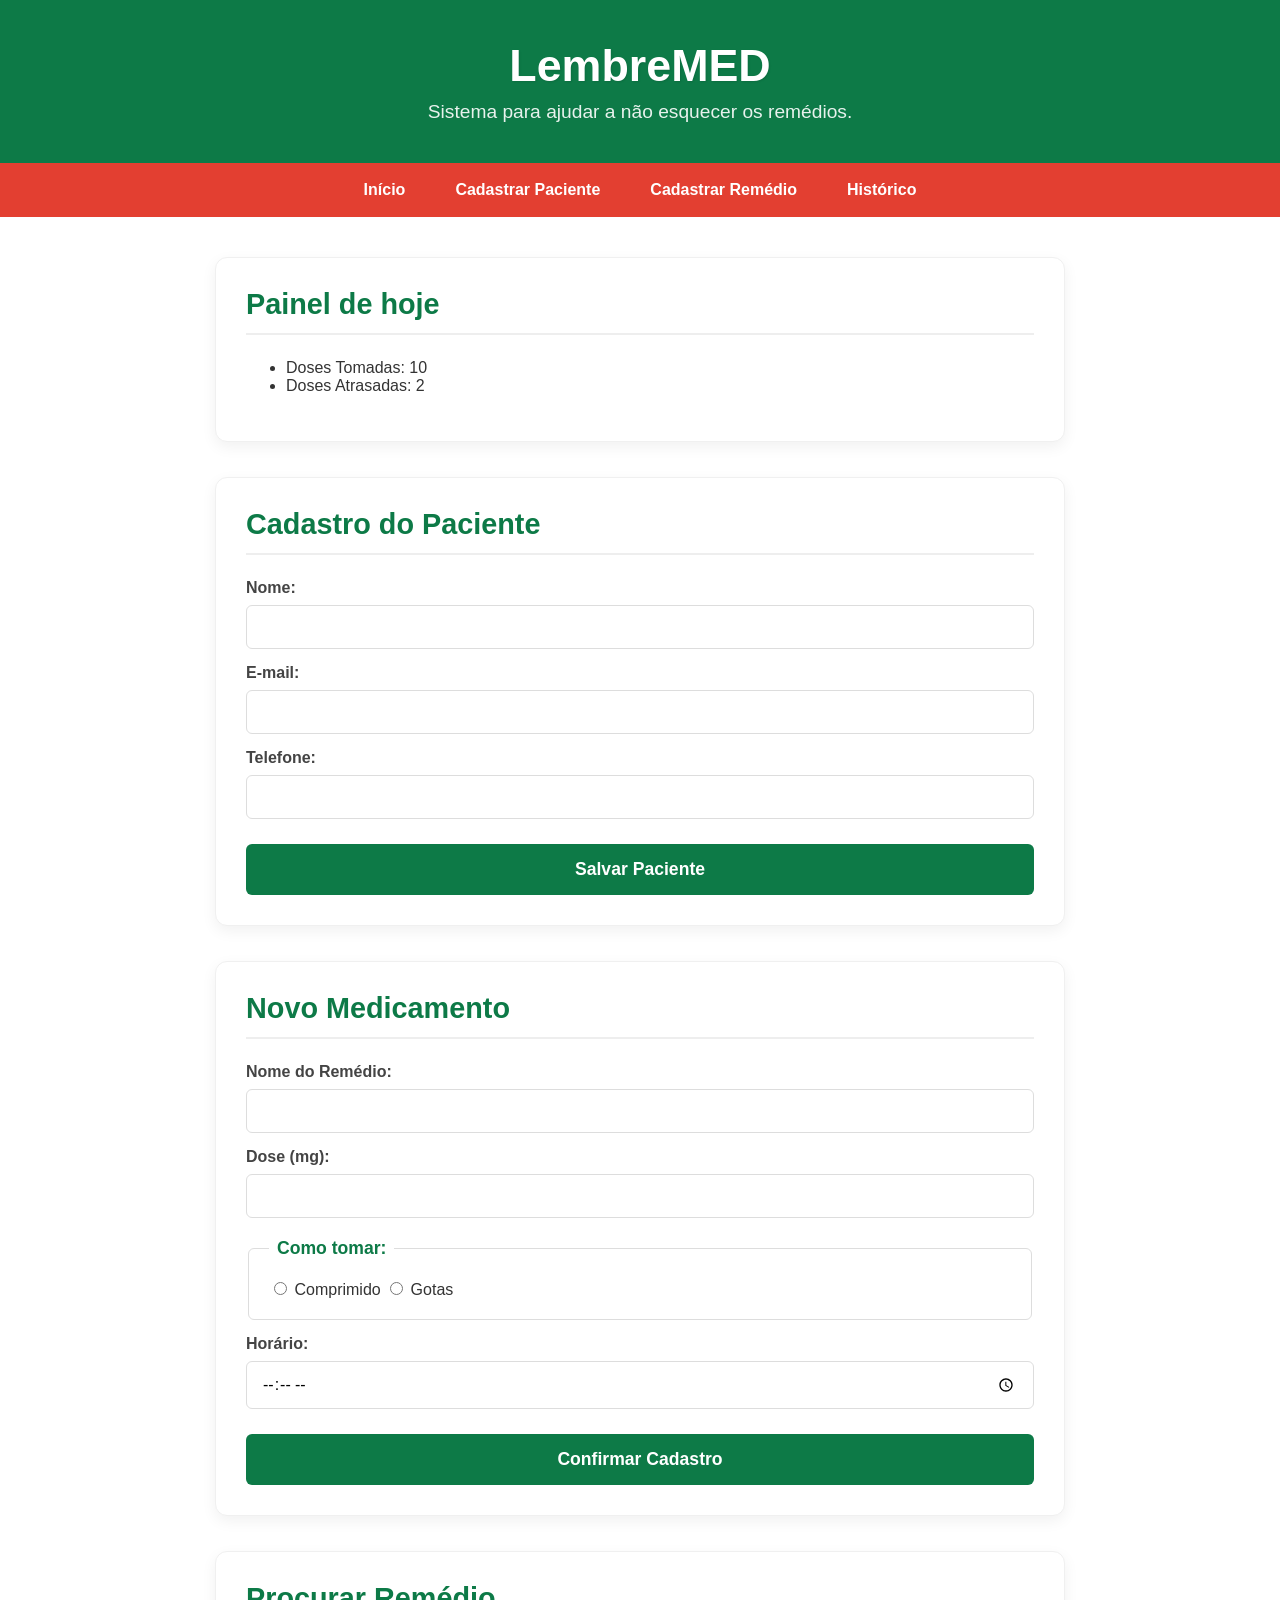
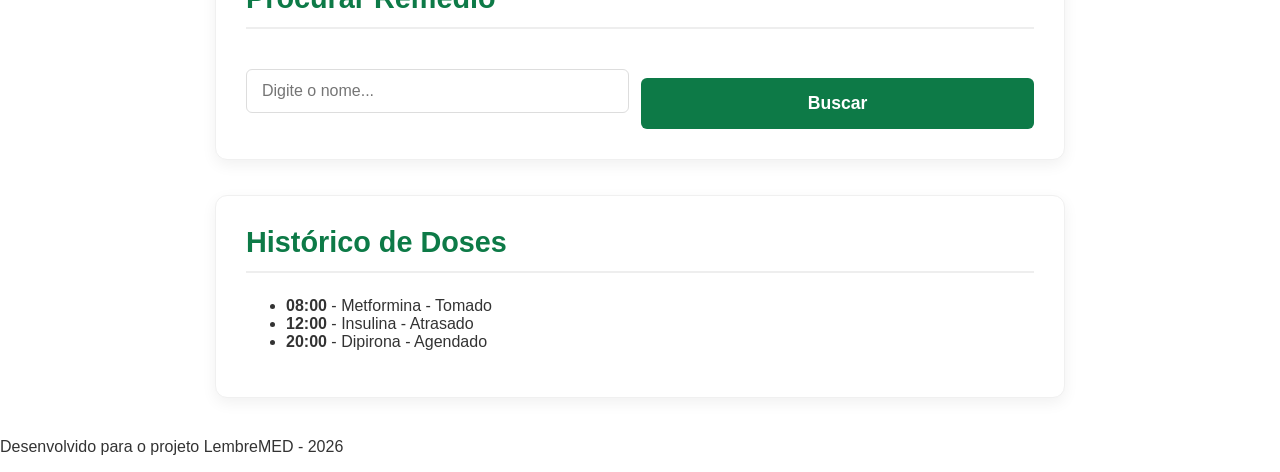
==== index.html @ 5c2754ae "Introdução ao JavaScript" ====
<!DOCTYPE html>
<html lang="pt-BR">
<head>
    <meta charset="UTF-8">
    <link rel="stylesheet" href="style.css">
    <title>Projeto LembreMED</title>
</head>

<body>

<header>
    <h1>LembreMED</h1>
    <p>Sistema para ajudar a não esquecer os remédios.</p>
</header>

<nav>
    <ul>
        <li><a href="#painel">Início</a></li>
        <li><a href="#cadastro-paciente">Cadastrar Paciente</a></li>
        <li><a href="#cadastro-remedio">Cadastrar Remédio</a></li>
        <li><a href="#historico">Histórico</a></li>
    </ul>
</nav>

<main>

    <section id="painel">
        <h2>Painel de hoje</h2>
        <ul>
            <li>Doses Tomadas: 10</li>
            <li>Doses Atrasadas: 2</li>
        </ul>
    </section>

    <section id="cadastro-paciente">
        <h2>Cadastro do Paciente</h2>
        <form>
            <label>Nome:</label>
            <input type="text" name="nome">
            <br><br>

            <label>E-mail:</label>
            <input type="email" name="email">
            <br><br>

            <label>Telefone:</label>
            <input type="tel" name="telefone">
            <br><br>

            <button type="submit">Salvar Paciente</button>
        </form>
    </section>

    <section id="cadastro-remedio">
        <h2>Novo Medicamento</h2>
        
        <div id="mensagem-sucesso" style="display: none; background-color: #d4edda; color: #155724; padding: 10px; border-radius: 5px; margin-bottom: 15px; font-weight: bold; text-align: center;">
            Remédio cadastrado com sucesso!
        </div>

        <form id="form-remedio">
            <label>Nome do Remédio:</label>
            <input type="text" name="remedio">
            <br><br>

            <label>Dose (mg):</label>
            <input type="number" name="dose">
            <br><br>

            <fieldset>
                <legend>Como tomar:</legend>
                <input type="radio" name="tipo" value="comprimido"> Comprimido
                <input type="radio" name="tipo" value="gotas"> Gotas
            </fieldset>
            <br>

            <label>Horário:</label>
            <input type="time" name="hora">
            <br><br>

            <button type="submit">Confirmar Cadastro</button>
        </form>
    </section>

    <section id="busca">
        <h2>Procurar Remédio</h2>
        <form>
            <input type="text" name="buscar" placeholder="Digite o nome...">
            <button type="submit">Buscar</button>
        </form>
    </section>

    <section id="historico">
        <h2>Histórico de Doses</h2>
        <ul>
            <li><strong>08:00</strong> - Metformina - Tomado</li>
            <li><strong>12:00</strong> - Insulina - Atrasado</li>
            <li><strong>20:00</strong> - Dipirona - Agendado</li>
        </ul>
    </section>

</main>

<footer>
    <p>Desenvolvido para o projeto LembreMED - 2026</p>
</footer>

    <script src="script.js"></script>
</body>
</html>
---- style.css ----
/* Variáveis de Cores LembreMED */
:root {
    --cor-verde: #0D7A47;     /* Verde LembreMed */
    --cor-vermelho: #E33F31;  /* Vermelho LembreMed */
    
    --primaria: var(--cor-verde);
    --secundaria: var(--cor-vermelho);
    --fundo: #FFFFFF;
    --texto: #333333;
    --branco: #FFFFFF;
    
    /* Cores de Hover (mais escuras para feedback visual) */
    --primaria-escura: #0A5F36;
    --secundaria-escura: #C63124;
}

/* Configurações Globais */
body {
    font-family: 'Segoe UI', Tahoma, Geneva, Verdana, sans-serif;
    background-color: var(--fundo);
    color: var(--texto);
    margin: 0;
    padding: 0;
}

/* Cabeçalho */
header {
    background-color: var(--primaria); /* Verde LembreMed */
    color: var(--branco);
    text-align: center;
    padding: 2.5rem 1rem;
    box-shadow: 0 4px 6px rgba(0,0,0,0.1);
}

header h1 {
    margin: 0 0 10px 0;
    font-size: 2.8rem;
    text-shadow: 1px 1px 2px rgba(0,0,0,0.1);
}

header p {
    margin: 0;
    font-size: 1.2rem;
    opacity: 0.9;
}

/* Menu de Navegação */
nav {
    background-color: var(--secundaria); /* Vermelho LembreMed */
    position: sticky;
    top: 0;
    z-index: 100;
}

nav ul {
    list-style: none;
    margin: 0;
    padding: 0;
    display: flex;
    justify-content: center;
    flex-wrap: wrap; /* Permite quebrar linha no celular */
}

nav a {
    display: block;
    padding: 18px 25px;
    color: var(--branco);
    text-decoration: none;
    font-weight: 600;
    transition: background 0.3s ease;
}

nav a:hover {
    background-color: var(--secundaria-escura); /* Vermelho Escuro LembreMed */
}

/* Corpo Principal */
main {
    max-width: 850px;
    margin: 40px auto;
    padding: 0 25px;
}

/* Estilo dos Cartões (Sections) */
section {
    background: var(--branco);
    border-radius: 12px;
    padding: 30px;
    margin-bottom: 35px;
    box-shadow: 0 5px 15px rgba(0,0,0,0.06);
    border: 1px solid #f0f0f0;
}

h2 {
    color: var(--primaria); /* Verde LembreMed */
    border-bottom: 2px solid #eee;
    padding-bottom: 12px;
    margin-top: 0;
    font-size: 1.8rem;
}

/* Formulários */
label {
    font-weight: 600;
    color: #444;
    display: block;
    margin-top: 15px;
}

input[type="text"], 
input[type="email"], 
input[type="tel"], 
input[type="number"], 
input[type="time"] {
    width: 100%;
    padding: 12px 15px;
    margin-top: 8px;
    border: 1px solid #ddd;
    border-radius: 6px;
    box-sizing: border-box; /* Impede que o campo vaze da tela */
    font-family: inherit;
    font-size: 1rem;
}

fieldset {
    border: 1px solid #ddd;
    border-radius: 6px;
    padding: 20px;
    margin-top: 20px;
}

legend {
    font-weight: bold;
    color: var(--primaria); /* Verde LembreMed */
    padding: 0 8px;
    font-size: 1.1rem;
}

/* Escondendo os <br> excessivos pois o CSS já faz o espaçamento */
form br {
    display: none; 
}

/* Botões */
button {
    background-color: var(--primaria); /* Verde LembreMed */
    color: var(--branco);
    border: none;
    padding: 15px 25px;
    font-size: 1.1rem;
    border-radius: 6px;
    cursor: pointer;
    font-weight: bold;
    width: 100%;
    margin-top: 25px;
    transition: background 0.3s ease, transform 0.1s ease;
}

button:hover {
    background-color: var(--primaria-escura); /* Verde Escuro LembreMed */
}

button:active {
    transform: translateY(1px); /* Feedback tátil de clique */
}

/* Ajuste do form de busca para ficar na mesma linha */
#busca form {
    display: flex;
    gap: 12px;
    align-items: center;
}

#busca input {
    margin-top: 0;
input[type="email"], 
input[type="tel"], 
input[type="number"], 
input[type="time"] {
    width: 100%;
    flex-grow: 1;
}

#busca button {
    width: auto;
    margin-top: 0;
    padding: 12px 20px;
}

/* Listas (Painel e Histórico) */
ul {
    line-height: 1.7;
    padding-left: 1.5rem;
}

#historico ul {
    list-style-type: none;
    padding-left: 0;
}

#historico li {
    padding: 15px 10px;
    border-bottom: 1px solid #eee;
    display: flex;
    justify-content: space-between;
    align-items: center;
}

#historico li:last-child {
    border-bottom: none;
}

#historico strong {
    color: var(--primaria);
}

/* Rodapé */
footer {
    text-align: center;
    padding: 30px;
    color: #888;
    font-size: 0.95rem;
    margin-top: 50px;
    border-top: 1px solid #eee;
}


}
/* =========================================
   MEDIA QUERIES (DESIGN RESPONSIVO)
   ========================================= */

/* 1. TABLET (Telas menores que 1024px) */
@media screen and (max-width: 1024px) {
    main {
        max-width: 90%; /* Deixa o conteúdo ocupar mais espaço na tela */
    }
}

/* 2. MOBILE GRANDE / TABLET PEQUENO (Telas menores que 768px) */
@media screen and (max-width: 768px) {
    header h1 {
        font-size: 2.2rem; /* Diminui o título principal */
    }

    nav a {
        padding: 12px 15px; /* Diminui o botão do menu para caber melhor */
        font-size: 0.95rem;
    }

    section {
        padding: 20px 15px; /* Reduz o espaço interno dos cartões */
    }
}

/* 3. MOBILE PEQUENO (Celulares menores que 480px) */
@media screen and (max-width: 480px) {
    header h1 {
        font-size: 1.8rem; /* Título ainda menor para não quebrar a linha feio */
    }

    /* Transforma o menu em uma coluna empilhada */
    nav ul {
        flex-direction: column; 
    }
    
    nav a {
        text-align: center;
        border-bottom: 1px solid rgba(255,255,255,0.1); /* Linha divisória suave */
    }

    /* O form de busca que ficava lado a lado agora fica empilhado */
    #busca form {
        flex-direction: column;
        align-items: stretch; /* Faz os itens esticarem 100% da largura */
    }

    #busca button {
        width: 100%; /* Botão de busca ocupa a largura toda no celular */
        margin-top: 10px;
    }
}
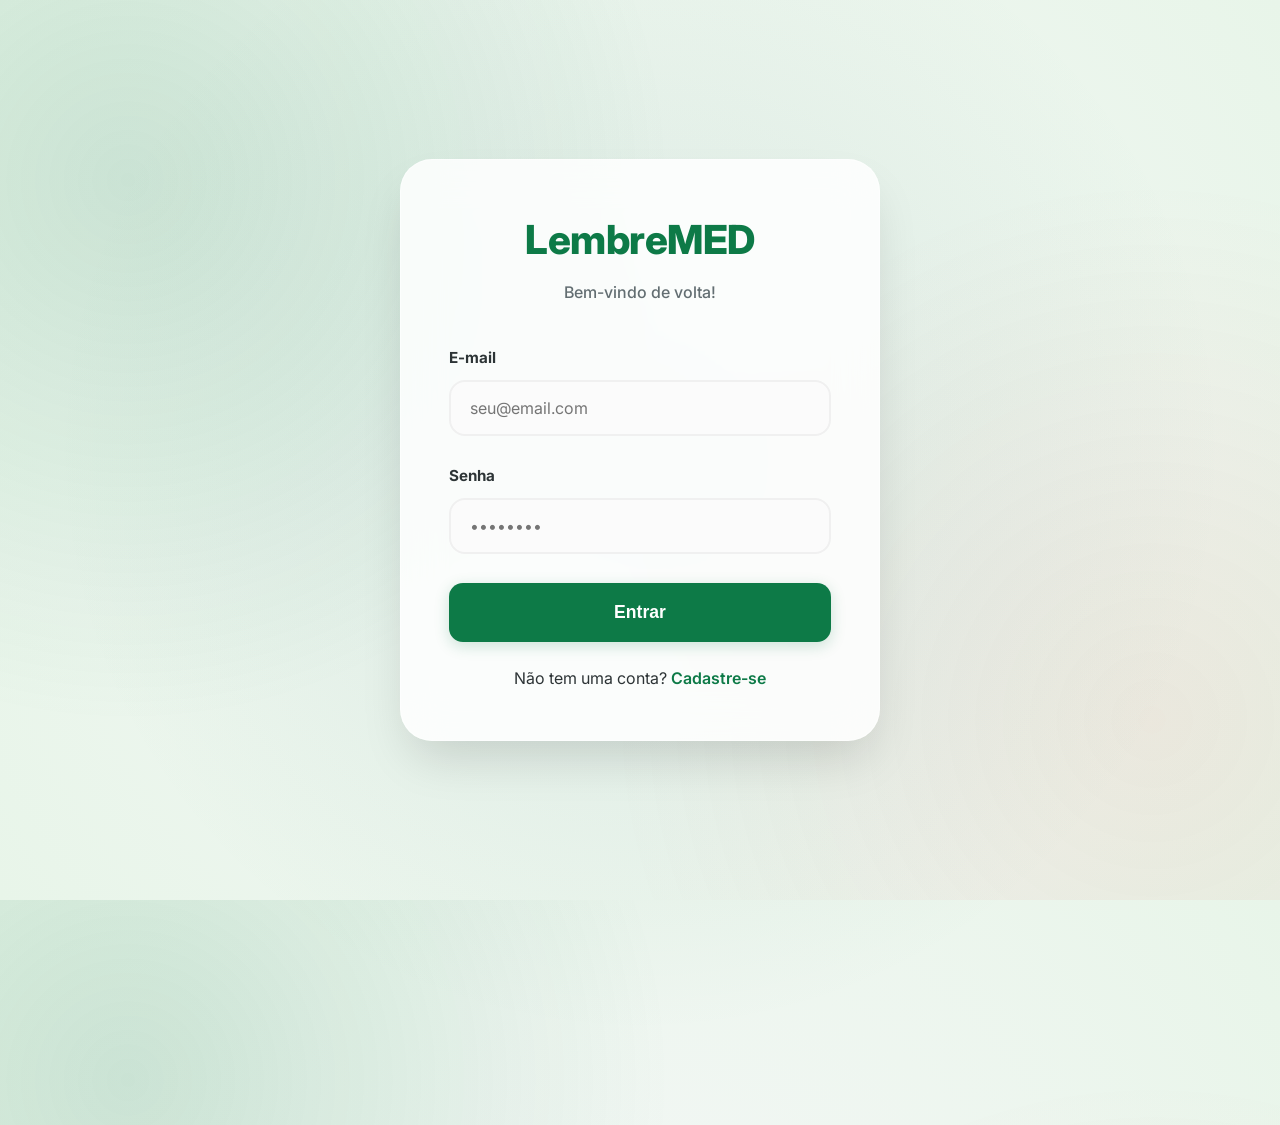
==== commit afaf0f02: "Melhoria de interface" ====
--- a/index.html
+++ b/index.html
@@ -2,108 +2,234 @@
 <html lang="pt-BR">
 <head>
     <meta charset="UTF-8">
+    <meta name="viewport" content="width=device-width, initial-scale=1.0">
+    <title>Dashboard - LembreMED</title>
     <link rel="stylesheet" href="style.css">
-    <title>Projeto LembreMED</title>
+    <link href="https://fonts.googleapis.com/css2?family=Inter:wght@400;600;700;800&display=swap" rel="stylesheet">
 </head>
-
 <body>
-
-<header>
-    <h1>LembreMED</h1>
-    <p>Sistema para ajudar a não esquecer os remédios.</p>
-</header>
-
-<nav>
-    <ul>
-        <li><a href="#painel">Início</a></li>
-        <li><a href="#cadastro-paciente">Cadastrar Paciente</a></li>
-        <li><a href="#cadastro-remedio">Cadastrar Remédio</a></li>
-        <li><a href="#historico">Histórico</a></li>
-    </ul>
-</nav>
-
-<main>
-
-    <section id="painel">
-        <h2>Painel de hoje</h2>
-        <ul>
-            <li>Doses Tomadas: 10</li>
-            <li>Doses Atrasadas: 2</li>
-        </ul>
-    </section>
-
-    <section id="cadastro-paciente">
-        <h2>Cadastro do Paciente</h2>
-        <form>
-            <label>Nome:</label>
-            <input type="text" name="nome">
-            <br><br>
-
-            <label>E-mail:</label>
-            <input type="email" name="email">
-            <br><br>
-
-            <label>Telefone:</label>
-            <input type="tel" name="telefone">
-            <br><br>
-
-            <button type="submit">Salvar Paciente</button>
-        </form>
-    </section>
-
-    <section id="cadastro-remedio">
-        <h2>Novo Medicamento</h2>
-        
-        <div id="mensagem-sucesso" style="display: none; background-color: #d4edda; color: #155724; padding: 10px; border-radius: 5px; margin-bottom: 15px; font-weight: bold; text-align: center;">
-            Remédio cadastrado com sucesso!
-        </div>
-
-        <form id="form-remedio">
-            <label>Nome do Remédio:</label>
-            <input type="text" name="remedio">
-            <br><br>
-
-            <label>Dose (mg):</label>
-            <input type="number" name="dose">
-            <br><br>
-
-            <fieldset>
-                <legend>Como tomar:</legend>
-                <input type="radio" name="tipo" value="comprimido"> Comprimido
-                <input type="radio" name="tipo" value="gotas"> Gotas
-            </fieldset>
-            <br>
-
-            <label>Horário:</label>
-            <input type="time" name="hora">
-            <br><br>
-
-            <button type="submit">Confirmar Cadastro</button>
-        </form>
-    </section>
-
-    <section id="busca">
-        <h2>Procurar Remédio</h2>
-        <form>
-            <input type="text" name="buscar" placeholder="Digite o nome...">
-            <button type="submit">Buscar</button>
-        </form>
-    </section>
-
-    <section id="historico">
-        <h2>Histórico de Doses</h2>
-        <ul>
-            <li><strong>08:00</strong> - Metformina - Tomado</li>
-            <li><strong>12:00</strong> - Insulina - Atrasado</li>
-            <li><strong>20:00</strong> - Dipirona - Agendado</li>
-        </ul>
-    </section>
-
-</main>
-
-<footer>
-    <p>Desenvolvido para o projeto LembreMED - 2026</p>
-</footer>
+    <header class="app-header">
+        <div class="container">
+            <a href="index.html" class="logo">LembreMED</a>
+            <div class="user-info">
+                <span id="userNameDisplay" style="font-weight: 600;">Carregando...</span>
+                <button onclick="logout()" class="btn btn-outline" style="padding: 0.5rem 1rem;">Sair</button>
+            </div>
+        </div>
+    </header>
+
+    <main class="container">
+        <!-- Patient View -->
+        <section id="patientView" style="display: none;" class="animate-fade">
+            <div id="nextDoseContainer">
+                <!-- Will be populated by JS -->
+            </div>
+
+            <div class="card">
+                <div class="card-title">
+                    <h3>Minha Rotina de Hoje</h3>
+                    <button class="btn btn-primary" onclick="openModal('medModal')">+ Adicionar</button>
+                </div>
+                <div id="medListContainer" class="med-list">
+                    <!-- Will be populated by JS -->
+                </div>
+            </div>
+        </section>
+
+        <!-- Caregiver View -->
+        <section id="caregiverView" style="display: none;" class="animate-fade">
+            <nav class="sub-nav">
+                <button class="sub-nav-btn active" onclick="switchCaregiverTab('dash')">Início</button>
+                <button class="sub-nav-btn" onclick="switchCaregiverTab('patients')">Cadastro de Pacientes</button>
+                <button class="sub-nav-btn" onclick="switchCaregiverTab('meds')">Cadastro de Medicamentos</button>
+                <button class="sub-nav-btn" onclick="switchCaregiverTab('history')">Histórico</button>
+            </nav>
+
+            <!-- Caregiver Dashboard -->
+            <div id="cg-tab-dash" class="cg-tab">
+                <div class="dashboard-grid">
+                    <div class="card chart-container">
+                        <h3 style="font-size: 1rem; margin-bottom: 1rem;">Adesão Geral</h3>
+                        <svg viewBox="0 0 36 36" class="circular-chart">
+                            <path class="circle-bg" d="M18 2.0845 a 15.9155 15.9155 0 0 1 0 31.831 a 15.9155 15.9155 0 0 1 0 -31.831" />
+                            <path id="adherenceCircle" class="circle primary" stroke-dasharray="0, 100" d="M18 2.0845 a 15.9155 15.9155 0 0 1 0 31.831 a 15.9155 15.9155 0 0 1 0 -31.831" />
+                            <text x="18" y="20.35" class="percentage" id="adherenceText">0%</text>
+                        </svg>
+                    </div>
+                    <div id="caregiverNextDose" class="card" style="padding: 1.5rem;">
+                        <!-- Global next dose -->
+                    </div>
+                </div>
+
+                <div class="stats-row">
+                    <div class="card stat-card">
+                        <span class="stat-value" id="statDoses">0</span>
+                        <span class="stat-label">Doses Hoje</span>
+                    </div>
+                    <div class="card stat-card">
+                        <span class="stat-value" id="statDelays" style="color: var(--alert);">0</span>
+                        <span class="stat-label">Pendentes</span>
+                    </div>
+                </div>
+
+                <div class="card-title">
+                    <h3>Visão Geral dos Pacientes</h3>
+                </div>
+                <div id="patientListContainer" class="patient-grid"></div>
+            </div>
+
+            <!-- Caregiver Patient Registration -->
+            <div id="cg-tab-patients" class="cg-tab" style="display: none;">
+                <div class="card">
+                    <div class="card-title"><h3>Cadastrar Novo Paciente</h3></div>
+                    <form id="patientFormCaregiver">
+                        <div class="grid-opcoes" style="display: grid; grid-template-columns: 1fr 1fr; gap: 1rem;">
+                            <div class="form-group">
+                                <label for="pName">Nome Completo</label>
+                                <input type="text" id="pName" class="form-control" required>
+                            </div>
+                            <div class="form-group">
+                                <label for="pAge">Idade</label>
+                                <input type="number" id="pAge" class="form-control" required>
+                            </div>
+                        </div>
+                        <div class="form-group">
+                            <label for="pCondition">Doença / Condição</label>
+                            <input type="text" id="pCondition" class="form-control" placeholder="Ex: Hipertensão" required>
+                        </div>
+                        <div class="form-group">
+                            <label for="pContact">Contato de Emergência</label>
+                            <input type="text" id="pContact" class="form-control" placeholder="(00) 00000-0000" required>
+                        </div>
+                        <button type="submit" class="btn btn-primary btn-large">Salvar Paciente</button>
+                    </form>
+                </div>
+            </div>
+
+            <!-- Caregiver Medication Registration -->
+            <div id="cg-tab-meds" class="cg-tab" style="display: none;">
+                <div class="card">
+                    <div class="card-title"><h3>Cadastrar Medicamento</h3></div>
+                    <form id="medFormCaregiver">
+                        <div class="form-group">
+                            <label for="mPatient">Vincular ao Paciente</label>
+                            <select id="mPatient" class="form-control" required>
+                                <!-- Populated by JS -->
+                            </select>
+                        </div>
+                        <div class="grid-opcoes" style="display: grid; grid-template-columns: 1fr 1fr; gap: 1rem;">
+                            <div class="form-group">
+                                <label for="mName">Nome do Remédio</label>
+                                <input type="text" id="mName" class="form-control" required>
+                            </div>
+                            <div class="form-group">
+                                <label for="mDose">Dose (Ex: 500mg)</label>
+                                <input type="text" id="mDose" class="form-control" required>
+                            </div>
+                        </div>
+                        <div class="grid-opcoes" style="display: grid; grid-template-columns: 1fr 1fr; gap: 1rem;">
+                            <div class="form-group">
+                                <label for="mTime">Horário</label>
+                                <input type="time" id="mTime" class="form-control" required>
+                            </div>
+                            <div class="form-group">
+                                <label for="mFreq">Frequência</label>
+                                <select id="mFreq" class="form-control">
+                                    <option value="Diário">Diário</option>
+                                    <option value="2x ao dia">2x ao dia (12h em 12h)</option>
+                                    <option value="3x ao dia">3x ao dia (8h em 8h)</option>
+                                </select>
+                            </div>
+                        </div>
+                        <button type="submit" class="btn btn-primary btn-large">Cadastrar Medicamento</button>
+                    </form>
+                </div>
+            </div>
+
+            <!-- Caregiver History -->
+            <div id="cg-tab-history" class="cg-tab" style="display: none;">
+                <div class="card">
+                    <div class="card-title"><h3>Histórico de Medicações</h3></div>
+                    <div id="historyListContainer" class="history-list">
+                        <!-- Populated by JS -->
+                    </div>
+                </div>
+            </div>
+        </section>
+    </main>
+
+    <!-- Modal: Add Medication -->
+    <div id="medModal" class="modal-overlay">
+        <div class="modal">
+            <div class="modal-header">
+                <h2>Novo Medicamento</h2>
+                <button class="close-modal" onclick="closeModal('medModal')">&times;</button>
+            </div>
+            <form id="medForm">
+                <div class="form-group">
+                    <label for="medName">Nome do Remédio</label>
+                    <input type="text" id="medName" class="form-control" placeholder="Ex: Metformina" required>
+                </div>
+                <div class="form-group">
+                    <label for="medType">Tipo</label>
+                    <select id="medType" class="form-control">
+                        <option value="Comprimido">Comprimido</option>
+                        <option value="Gotas">Gotas</option>
+                        <option value="Cápsula">Cápsula</option>
+                        <option value="Injeção">Injeção</option>
+                        <option value="Xarope">Xarope</option>
+                    </select>
+                </div>
+                <div class="form-group">
+                    <label for="medDose">Dose</label>
+                    <input type="text" id="medDose" class="form-control" placeholder="Ex: 500mg" required>
+                </div>
+                <div class="form-group">
+                    <label for="medTime">Horário</label>
+                    <input type="time" id="medTime" class="form-control" required>
+                </div>
+                <button type="submit" class="btn btn-primary btn-large">Salvar Medicamento</button>
+            </form>
+        </div>
+    </div>
+
+    <!-- Modal: Add Patient (Caregiver View) -->
+    <div id="patientModal" class="modal-overlay">
+        <div class="modal">
+            <div class="modal-header">
+                <h2>Novo Paciente</h2>
+                <button class="close-modal" onclick="closeModal('patientModal')">&times;</button>
+            </div>
+            <form id="patientForm">
+                <div class="form-group">
+                    <label for="pName">Nome do Paciente</label>
+                    <input type="text" id="pName" class="form-control" required>
+                </div>
+                <div class="form-group">
+                    <label for="pCondition">Condição / Doença</label>
+                    <input type="text" id="pCondition" class="form-control" placeholder="Ex: Diabetes" required>
+                </div>
+                <button type="submit" class="btn btn-primary btn-large">Adicionar Paciente</button>
+            </form>
+        </div>
+    </div>
+
+    <!-- Modal: Patient Details (Caregiver View) -->
+    <div id="patientDetailsModal" class="modal-overlay">
+        <div class="modal" style="max-width: 650px;">
+            <div class="modal-header">
+                <h2 id="detName">Detalhes do Paciente</h2>
+                <button class="close-modal" onclick="closeModal('patientDetailsModal')">&times;</button>
+            </div>
+            <div id="patientDetailsContent">
+                <!-- Populated by JS -->
+            </div>
+            <button class="btn btn-outline" style="width: 100%; margin-top: 1.5rem;" onclick="closeModal('patientDetailsModal')">Fechar</button>
+        </div>
+    </div>
+
+    <!-- Notification Container -->
+    <div id="notificationContainer" class="notification-container"></div>
 
     <script src="script.js"></script>
 </body>
--- a/style.css
+++ b/style.css
@@ -1,284 +1,799 @@
-/* Variáveis de Cores LembreMED */
 :root {
-    --cor-verde: #0D7A47;     /* Verde LembreMed */
-    --cor-vermelho: #E33F31;  /* Vermelho LembreMed */
-    
-    --primaria: var(--cor-verde);
-    --secundaria: var(--cor-vermelho);
-    --fundo: #FFFFFF;
-    --texto: #333333;
-    --branco: #FFFFFF;
-    
-    /* Cores de Hover (mais escuras para feedback visual) */
-    --primaria-escura: #0A5F36;
-    --secundaria-escura: #C63124;
-}
-
-/* Configurações Globais */
-body {
-    font-family: 'Segoe UI', Tahoma, Geneva, Verdana, sans-serif;
-    background-color: var(--fundo);
-    color: var(--texto);
+    --primary: #0D7A47;
+    --primary-light: #E8F5E9;
+    --primary-dark: #065F35;
+    --alert: #E33F31;
+    --alert-light: #FFEBEE;
+    --bg: #F4F7F6;
+    --text: #2D3436;
+    --text-light: #636E72;
+    --white: #FFFFFF;
+    --shadow: 0 10px 30px rgba(0, 0, 0, 0.05);
+    --shadow-hover: 0 20px 40px rgba(0, 0, 0, 0.1);
+    --border-radius: 20px;
+    --transition: all 0.4s cubic-bezier(0.165, 0.84, 0.44, 1);
+}
+
+* {
     margin: 0;
     padding: 0;
-}
-
-/* Cabeçalho */
-header {
-    background-color: var(--primaria); /* Verde LembreMed */
-    color: var(--branco);
+    box-sizing: border-box;
+}
+
+body {
+    font-family: 'Inter', 'Segoe UI', Roboto, sans-serif;
+    background-color: var(--bg);
+    color: var(--text);
+    line-height: 1.6;
+    -webkit-font-smoothing: antialiased;
+    overflow-x: hidden;
+}
+
+/* Typography */
+h1, h2, h3 {
+    font-weight: 800;
+    letter-spacing: -0.5px;
+}
+
+/* Layout */
+.container {
+    max-width: 1100px;
+    margin: 0 auto;
+    padding: 2rem 1.5rem;
+}
+
+/* Buttons */
+.btn {
+    display: inline-flex;
+    align-items: center;
+    justify-content: center;
+    padding: 0.8rem 1.8rem;
+    border-radius: 14px;
+    font-weight: 700;
+    cursor: pointer;
+    transition: var(--transition);
+    border: none;
+    font-size: 1rem;
+    gap: 10px;
+    text-decoration: none;
+}
+
+.btn-primary {
+    background-color: var(--primary);
+    color: var(--white);
+    box-shadow: 0 4px 15px rgba(13, 122, 71, 0.2);
+}
+
+.btn-primary:hover {
+    background-color: var(--primary-dark);
+    transform: translateY(-3px);
+    box-shadow: 0 8px 25px rgba(13, 122, 71, 0.3);
+}
+
+.btn-large {
+    padding: 1.2rem 2rem;
+    font-size: 1.1rem;
+    width: 100%;
+}
+
+.btn-outline {
+    background: transparent;
+    border: 2px solid var(--primary);
+    color: var(--primary);
+}
+
+.btn-outline:hover {
+    background: var(--primary-light);
+    color: var(--primary-dark);
+    transform: translateY(-2px);
+}
+
+.btn-danger {
+    background-color: var(--alert);
+    color: var(--white);
+}
+
+/* Auth Pages (Login/Signup) */
+.auth-page {
+    min-height: 100vh;
+    display: flex;
+    align-items: center;
+    justify-content: center;
+    padding: 1.5rem;
+    background: 
+        radial-gradient(circle at 10% 20%, rgba(13, 122, 71, 0.15) 0%, transparent 40%),
+        radial-gradient(circle at 90% 80%, rgba(227, 63, 49, 0.08) 0%, transparent 40%),
+        radial-gradient(circle at 50% 50%, #F4F7F6 0%, #E8F5E9 100%);
+    position: relative;
+    overflow: hidden;
+}
+
+.auth-page::before {
+    content: '';
+    position: absolute;
+    width: 150%;
+    height: 150%;
+    background: radial-gradient(circle at 50% 50%, rgba(13, 122, 71, 0.1) 0%, transparent 50%);
+    top: -25%;
+    left: -25%;
+    z-index: 0;
+    animation: glowMove 15s infinite alternate ease-in-out;
+}
+
+@keyframes glowMove {
+    0% { transform: translate(0, 0) scale(1); }
+    100% { transform: translate(5%, 5%) scale(1.1); }
+}
+
+.auth-card {
+    background: rgba(255, 255, 255, 0.85);
+    backdrop-filter: blur(20px);
+    -webkit-backdrop-filter: blur(20px);
+    padding: 3rem;
+    border-radius: 32px;
+    width: 100%;
+    max-width: 480px;
+    box-shadow: 0 25px 50px -12px rgba(0, 0, 0, 0.15);
+    border: 1px solid rgba(255, 255, 255, 0.5);
+    z-index: 1;
+    position: relative;
+}
+
+.auth-header {
     text-align: center;
-    padding: 2.5rem 1rem;
-    box-shadow: 0 4px 6px rgba(0,0,0,0.1);
-}
-
-header h1 {
-    margin: 0 0 10px 0;
-    font-size: 2.8rem;
-    text-shadow: 1px 1px 2px rgba(0,0,0,0.1);
-}
-
-header p {
-    margin: 0;
-    font-size: 1.2rem;
-    opacity: 0.9;
-}
-
-/* Menu de Navegação */
-nav {
-    background-color: var(--secundaria); /* Vermelho LembreMed */
+    margin-bottom: 2.5rem;
+}
+
+.auth-header h1 {
+    color: var(--primary);
+    font-size: 2.5rem;
+    margin-bottom: 0.5rem;
+}
+
+.auth-header p {
+    color: var(--text-light);
+    font-weight: 500;
+}
+
+/* Form Styles */
+.form-group {
+    margin-bottom: 1.8rem;
+}
+
+.form-group label {
+    display: block;
+    font-weight: 700;
+    margin-bottom: 0.6rem;
+    color: var(--text);
+    font-size: 0.95rem;
+}
+
+.form-control {
+    width: 100%;
+    padding: 1rem 1.2rem;
+    border-radius: 16px;
+    border: 2px solid #F0F0F0;
+    background-color: #FBFBFB;
+    font-size: 1rem;
+    transition: var(--transition);
+    font-family: inherit;
+    color: var(--text);
+}
+
+.form-control:focus {
+    outline: none;
+    border-color: var(--primary);
+    background-color: var(--white);
+    box-shadow: 0 0 0 5px rgba(13, 122, 71, 0.1);
+}
+
+/* Role Selector */
+.role-group {
+    display: grid;
+    grid-template-columns: 1fr 1fr;
+    gap: 1.2rem;
+    margin-top: 0.5rem;
+}
+
+.role-box {
+    position: relative;
+    cursor: pointer;
+}
+
+.role-box input {
+    position: absolute;
+    opacity: 0;
+}
+
+.role-box span {
+    display: block;
+    padding: 1rem;
+    text-align: center;
+    border: 2px solid #F0F0F0;
+    border-radius: 16px;
+    font-weight: 700;
+    transition: var(--transition);
+    background: #FBFBFB;
+}
+
+.role-box input:checked + span {
+    border-color: var(--primary);
+    background-color: var(--primary-light);
+    color: var(--primary);
+    box-shadow: 0 4px 12px rgba(13, 122, 71, 0.1);
+}
+
+/* Main App Layout */
+.app-header {
+    background-color: rgba(255, 255, 255, 0.95);
+    backdrop-filter: blur(10px);
+    padding: 1.2rem 0;
+    box-shadow: var(--shadow);
     position: sticky;
     top: 0;
     z-index: 100;
-}
-
-nav ul {
-    list-style: none;
-    margin: 0;
-    padding: 0;
-    display: flex;
+    border-bottom: 1px solid #F0F0F0;
+}
+
+.app-header .container {
+    padding-top: 0;
+    padding-bottom: 0;
+    display: flex;
+    justify-content: space-between;
+    align-items: center;
+}
+
+.logo {
+    font-size: 1.8rem;
+    font-weight: 800;
+    color: var(--primary);
+    text-decoration: none;
+    letter-spacing: -1px;
+}
+
+.user-info {
+    display: flex;
+    align-items: center;
+    gap: 1.5rem;
+}
+
+/* Cards */
+.card {
+    background: var(--white);
+    border-radius: var(--border-radius);
+    padding: 2rem;
+    box-shadow: var(--shadow);
+    margin-bottom: 2rem;
+    transition: var(--transition);
+    border: 1px solid #F5F5F5;
+}
+
+.card:hover {
+    transform: translateY(-5px);
+    box-shadow: var(--shadow-hover);
+    border-color: #F0F0F0;
+}
+
+.card-title {
+    margin-bottom: 1.5rem;
+    font-size: 1.4rem;
+    font-weight: 800;
+    color: var(--text);
+    display: flex;
+    justify-content: space-between;
+    align-items: center;
+}
+
+/* Patient View - Highlights */
+.next-dose-card {
+    background: var(--white);
+    border-left: 10px solid var(--primary);
+    padding: 3rem;
+    text-align: center;
+}
+
+.next-dose-card h2 {
+    color: var(--text-light);
+    text-transform: uppercase;
+    font-size: 0.9rem;
+    letter-spacing: 2px;
+    margin-bottom: 1.2rem;
+}
+
+.med-name {
+    font-size: 3rem;
+    color: var(--text);
+    margin-bottom: 0.8rem;
+    font-weight: 900;
+}
+
+.med-info {
+    font-size: 1.4rem;
+    color: var(--text-light);
+    margin-bottom: 2.5rem;
+}
+
+/* Medication List */
+.med-list-item {
+    display: flex;
+    align-items: center;
+    justify-content: space-between;
+    padding: 1.5rem;
+    border-bottom: 1px solid #F5F5F5;
+    transition: var(--transition);
+    border-radius: 16px;
+}
+
+.med-list-item:hover {
+    background-color: var(--primary-light);
+}
+
+.med-time {
+    font-weight: 800;
+    color: var(--primary);
+    min-width: 80px;
+    font-size: 1.2rem;
+}
+
+.med-details {
+    flex-grow: 1;
+    margin-left: 1.5rem;
+}
+
+.med-details h4 {
+    font-size: 1.2rem;
+    margin-bottom: 4px;
+}
+
+.med-details p {
+    color: var(--text-light);
+    font-size: 0.95rem;
+}
+
+.med-status {
+    width: 50px;
+    height: 50px;
+    border-radius: 50%;
+    display: flex;
+    align-items: center;
     justify-content: center;
-    flex-wrap: wrap; /* Permite quebrar linha no celular */
-}
-
-nav a {
+    background: #F0F0F0;
+    cursor: pointer;
+    transition: var(--transition);
+    border: none;
+    font-size: 1.4rem;
+}
+
+.med-status:hover {
+    background: #E0E0E0;
+    transform: scale(1.1);
+}
+
+.med-status.taken {
+    background: var(--primary);
+    color: var(--white);
+    box-shadow: 0 4px 12px rgba(13, 122, 71, 0.3);
+}
+
+/* Caregiver View - Dashboard */
+.stats-row {
+    display: grid;
+    grid-template-columns: repeat(auto-fit, minmax(200px, 1fr));
+    gap: 1.5rem;
+    margin-bottom: 2.5rem;
+}
+
+.stat-card {
+    text-align: center;
+    padding: 2rem;
+}
+
+.stat-value {
     display: block;
-    padding: 18px 25px;
-    color: var(--branco);
-    text-decoration: none;
-    font-weight: 600;
-    transition: background 0.3s ease;
-}
-
-nav a:hover {
-    background-color: var(--secundaria-escura); /* Vermelho Escuro LembreMed */
-}
-
-/* Corpo Principal */
-main {
-    max-width: 850px;
-    margin: 40px auto;
-    padding: 0 25px;
-}
-
-/* Estilo dos Cartões (Sections) */
-section {
-    background: var(--branco);
+    font-size: 2.8rem;
+    font-weight: 800;
+    color: var(--primary);
+    line-height: 1;
+    margin-bottom: 0.5rem;
+}
+
+.stat-label {
+    font-size: 1rem;
+    color: var(--text-light);
+    font-weight: 700;
+    text-transform: uppercase;
+    letter-spacing: 1px;
+}
+
+.patient-grid {
+    display: grid;
+    grid-template-columns: repeat(auto-fit, minmax(320px, 1fr));
+    gap: 2rem;
+}
+
+/* Enhanced Patient Card */
+.patient-card {
+    position: relative;
+    overflow: hidden;
+    padding: 2.5rem;
+}
+
+.patient-badge {
+    position: absolute;
+    top: 20px;
+    right: 20px;
+    background: var(--primary-light);
+    color: var(--primary);
+    padding: 6px 14px;
+    border-radius: 30px;
+    font-size: 0.8rem;
+    font-weight: 800;
+    letter-spacing: 0.5px;
+}
+
+.patient-stat-row {
+    display: grid;
+    grid-template-columns: 1fr 1fr;
+    gap: 1.5rem;
+    margin-top: 1.5rem;
+    padding-top: 1.5rem;
+    border-top: 1px solid #F0F0F0;
+}
+
+.patient-mini-stat {
+    font-size: 0.85rem;
+    color: var(--text-light);
+}
+
+.patient-mini-stat strong {
+    display: block;
+    color: var(--text);
+    font-size: 1.1rem;
+    font-weight: 800;
+    margin-top: 2px;
+}
+
+.progress-container {
+    height: 12px;
+    background: #F0F0F0;
+    border-radius: 6px;
+    margin: 1.5rem 0;
+    overflow: hidden;
+}
+
+.progress-bar {
+    height: 100%;
+    background: linear-gradient(90deg, var(--primary) 0%, #2ecc71 100%);
+    border-radius: 6px;
+    transition: width 1.2s cubic-bezier(0.165, 0.84, 0.44, 1);
+}
+
+/* Modal */
+.modal-overlay {
+    position: fixed;
+    top: 0;
+    left: 0;
+    width: 100%;
+    height: 100%;
+    background: rgba(0,0,0,0.4);
+    display: none;
+    align-items: center;
+    justify-content: center;
+    z-index: 1000;
+    padding: 1.5rem;
+    backdrop-filter: blur(8px);
+}
+
+.modal {
+    background: var(--white);
+    padding: 3rem;
+    border-radius: 32px;
+    width: 100%;
+    max-width: 550px;
+    max-height: 90vh;
+    overflow-y: auto;
+    position: relative;
+    box-shadow: 0 30px 60px rgba(0,0,0,0.2);
+    border: 1px solid rgba(255,255,255,0.2);
+}
+
+.modal-header {
+    display: flex;
+    justify-content: space-between;
+    align-items: center;
+    margin-bottom: 2.5rem;
+}
+
+.close-modal {
+    background: #F0F0F0;
+    border: none;
+    font-size: 1.5rem;
+    cursor: pointer;
+    color: var(--text-light);
+    width: 44px;
+    height: 44px;
+    border-radius: 50%;
+    display: flex;
+    align-items: center;
+    justify-content: center;
+    transition: var(--transition);
+}
+
+.close-modal:hover {
+    background: var(--alert-light);
+    color: var(--alert);
+    transform: rotate(90deg);
+}
+
+/* Empty State */
+.empty-state {
+    text-align: center;
+    padding: 4rem 1.5rem;
+    color: var(--text-light);
+}
+
+.empty-state-icon {
+    font-size: 4rem;
+    margin-bottom: 1.5rem;
+    opacity: 0.3;
+}
+
+/* Animations */
+@keyframes fadeIn {
+    from { opacity: 0; transform: translateY(20px); }
+    to { opacity: 1; transform: translateY(0); }
+}
+
+.animate-fade {
+    animation: fadeIn 0.6s ease-out forwards;
+}
+
+/* Caregiver Sub-Navigation */
+.sub-nav {
+    display: flex;
+    gap: 0.8rem;
+    margin-bottom: 2.5rem;
+    background: #F0F0F0;
+    padding: 0.5rem;
+    border-radius: 18px;
+    width: fit-content;
+    overflow-x: auto;
+}
+
+.sub-nav-btn {
+    background: none;
+    border: none;
+    padding: 0.8rem 1.5rem;
+    font-weight: 700;
+    color: var(--text-light);
+    cursor: pointer;
+    border-radius: 14px;
+    transition: var(--transition);
+    white-space: nowrap;
+}
+
+.sub-nav-btn.active {
+    background-color: var(--white);
+    color: var(--primary);
+    box-shadow: 0 4px 12px rgba(0,0,0,0.05);
+}
+
+.sub-nav-btn:hover:not(.active) {
+    background-color: rgba(255,255,255,0.5);
+    color: var(--text);
+}
+
+/* Charts & Dashboard Items */
+.dashboard-grid {
+    display: grid;
+    grid-template-columns: repeat(auto-fit, minmax(300px, 1fr));
+    gap: 2rem;
+    margin-bottom: 2.5rem;
+}
+
+.chart-container {
+    display: flex;
+    flex-direction: column;
+    align-items: center;
+    justify-content: center;
+    padding: 2.5rem;
+}
+
+.circular-chart {
+    display: block;
+    margin: 10px auto;
+    max-width: 180px;
+    max-height: 180px;
+}
+
+.circle-bg {
+    fill: none;
+    stroke: #F0F0F0;
+    stroke-width: 3.8;
+}
+
+.circle {
+    fill: none;
+    stroke-width: 3.2;
+    stroke-linecap: round;
+    animation: progress 1.5s ease-out forwards;
+}
+
+.circle.primary { stroke: var(--primary); }
+
+@keyframes progress {
+    0% { stroke-dasharray: 0 100; }
+}
+
+.percentage {
+    fill: var(--text);
+    font-family: 'Inter', sans-serif;
+    font-size: 0.55em;
+    text-anchor: middle;
+    font-weight: 800;
+}
+
+/* Multi-dose list for Dashboard */
+.next-doses-list {
+    max-height: 400px;
+    overflow-y: auto;
+    padding: 0.5rem;
+}
+
+.mini-dose-item {
+    padding: 1.2rem;
+    background: #FBFBFB;
+    border: 1px solid #F0F0F0;
+    border-radius: 18px;
+    margin-bottom: 1rem;
+    display: flex;
+    justify-content: space-between;
+    align-items: center;
+    box-shadow: 0 4px 6px rgba(0, 0, 0, 0.02);
+    transition: var(--transition);
+}
+
+.mini-dose-item:hover {
+    transform: translateX(8px);
+    border-color: var(--primary);
+    background-color: var(--white);
+    box-shadow: 0 8px 15px rgba(0, 0, 0, 0.05);
+}
+
+.mini-dose-info h4 { 
+    font-size: 1.1rem; 
+    color: var(--text);
+    margin-bottom: 4px;
+}
+
+.mini-dose-info p { 
+    font-size: 0.9rem; 
+    color: var(--text-light); 
+    font-weight: 500;
+}
+
+/* History List */
+.history-list {
+    display: flex;
+    flex-direction: column;
+    gap: 1.2rem;
+}
+
+.history-item {
+    display: flex;
+    align-items: center;
+    padding: 1.2rem;
+    background: var(--white);
+    border-radius: 18px;
+    box-shadow: var(--shadow);
+    border: 1px solid #F5F5F5;
+}
+
+.history-icon {
+    width: 48px;
+    height: 48px;
+    border-radius: 14px;
+    background: var(--primary-light);
+    color: var(--primary);
+    display: flex;
+    align-items: center;
+    justify-content: center;
+    margin-right: 1.2rem;
+    font-size: 1.5rem;
+}
+
+.history-info h4 { font-size: 1.1rem; margin-bottom: 4px; }
+.history-info p { font-size: 0.9rem; color: var(--text-light); }
+
+/* Notifications / Toasts */
+.notification-container {
+    position: fixed;
+    top: 30px;
+    right: 30px;
+    z-index: 2000;
+    pointer-events: none;
+}
+
+.toast {
+    background: rgba(255, 255, 255, 0.95);
+    backdrop-filter: blur(10px);
+    padding: 1.2rem 1.8rem;
+    border-radius: 20px;
+    box-shadow: 0 15px 35px rgba(0,0,0,0.15);
+    display: flex;
+    align-items: center;
+    gap: 15px;
+    margin-bottom: 12px;
+    border-left: 8px solid var(--primary);
+    transform: translateX(120%);
+    transition: transform 0.5s cubic-bezier(0.68, -0.55, 0.265, 1.55);
+    pointer-events: auto;
+}
+
+.toast.show { transform: translateX(0); }
+.toast-icon { font-size: 1.8rem; }
+.toast-content h4 { font-size: 1.1rem; margin-bottom: 2px; }
+.toast-content p { font-size: 0.9rem; color: var(--text-light); }
+
+.mini-dose-item.confirmed {
+    background-color: #E8F5E9;
+    border-color: var(--primary);
+    transform: scale(1.02);
+}
+
+.mini-dose-item.confirmed .btn {
+    display: none;
+}
+
+.detail-section {
+    margin-bottom: 1.5rem;
+    padding-bottom: 1.5rem;
+    border-bottom: 1px solid #F0F0F0;
+}
+
+.detail-section:last-child {
+    border-bottom: none;
+}
+
+.detail-section h4 {
+    color: var(--primary);
+    margin-bottom: 0.8rem;
+    font-size: 1.1rem;
+    display: flex;
+    align-items: center;
+    gap: 8px;
+}
+
+.detail-info-grid {
+    display: grid;
+    grid-template-columns: 1fr 1fr;
+    gap: 1rem;
+}
+
+.detail-info-item {
+    font-size: 0.95rem;
+}
+
+.detail-info-item strong {
+    display: block;
+    color: var(--text-light);
+    font-size: 0.8rem;
+    text-transform: uppercase;
+}
+
+.med-item-detail {
+    background: #FBFBFB;
+    padding: 0.8rem 1.2rem;
     border-radius: 12px;
-    padding: 30px;
-    margin-bottom: 35px;
-    box-shadow: 0 5px 15px rgba(0,0,0,0.06);
-    border: 1px solid #f0f0f0;
-}
-
-h2 {
-    color: var(--primaria); /* Verde LembreMed */
-    border-bottom: 2px solid #eee;
-    padding-bottom: 12px;
-    margin-top: 0;
-    font-size: 1.8rem;
-}
-
-/* Formulários */
-label {
-    font-weight: 600;
-    color: #444;
-    display: block;
-    margin-top: 15px;
-}
-
-input[type="text"], 
-input[type="email"], 
-input[type="tel"], 
-input[type="number"], 
-input[type="time"] {
-    width: 100%;
-    padding: 12px 15px;
-    margin-top: 8px;
-    border: 1px solid #ddd;
-    border-radius: 6px;
-    box-sizing: border-box; /* Impede que o campo vaze da tela */
-    font-family: inherit;
-    font-size: 1rem;
-}
-
-fieldset {
-    border: 1px solid #ddd;
-    border-radius: 6px;
-    padding: 20px;
-    margin-top: 20px;
-}
-
-legend {
-    font-weight: bold;
-    color: var(--primaria); /* Verde LembreMed */
-    padding: 0 8px;
-    font-size: 1.1rem;
-}
-
-/* Escondendo os <br> excessivos pois o CSS já faz o espaçamento */
-form br {
-    display: none; 
-}
-
-/* Botões */
-button {
-    background-color: var(--primaria); /* Verde LembreMed */
-    color: var(--branco);
-    border: none;
-    padding: 15px 25px;
-    font-size: 1.1rem;
-    border-radius: 6px;
-    cursor: pointer;
-    font-weight: bold;
-    width: 100%;
-    margin-top: 25px;
-    transition: background 0.3s ease, transform 0.1s ease;
-}
-
-button:hover {
-    background-color: var(--primaria-escura); /* Verde Escuro LembreMed */
-}
-
-button:active {
-    transform: translateY(1px); /* Feedback tátil de clique */
-}
-
-/* Ajuste do form de busca para ficar na mesma linha */
-#busca form {
-    display: flex;
-    gap: 12px;
-    align-items: center;
-}
-
-#busca input {
-    margin-top: 0;
-input[type="email"], 
-input[type="tel"], 
-input[type="number"], 
-input[type="time"] {
-    width: 100%;
-    flex-grow: 1;
-}
-
-#busca button {
-    width: auto;
-    margin-top: 0;
-    padding: 12px 20px;
-}
-
-/* Listas (Painel e Histórico) */
-ul {
-    line-height: 1.7;
-    padding-left: 1.5rem;
-}
-
-#historico ul {
-    list-style-type: none;
-    padding-left: 0;
-}
-
-#historico li {
-    padding: 15px 10px;
-    border-bottom: 1px solid #eee;
+    margin-bottom: 0.5rem;
     display: flex;
     justify-content: space-between;
     align-items: center;
-}
-
-#historico li:last-child {
-    border-bottom: none;
-}
-
-#historico strong {
-    color: var(--primaria);
-}
-
-/* Rodapé */
-footer {
-    text-align: center;
-    padding: 30px;
-    color: #888;
-    font-size: 0.95rem;
-    margin-top: 50px;
-    border-top: 1px solid #eee;
-}
-
-
-}
-/* =========================================
-   MEDIA QUERIES (DESIGN RESPONSIVO)
-   ========================================= */
-
-/* 1. TABLET (Telas menores que 1024px) */
-@media screen and (max-width: 1024px) {
-    main {
-        max-width: 90%; /* Deixa o conteúdo ocupar mais espaço na tela */
-    }
-}
-
-/* 2. MOBILE GRANDE / TABLET PEQUENO (Telas menores que 768px) */
-@media screen and (max-width: 768px) {
-    header h1 {
-        font-size: 2.2rem; /* Diminui o título principal */
-    }
-
-    nav a {
-        padding: 12px 15px; /* Diminui o botão do menu para caber melhor */
-        font-size: 0.95rem;
-    }
-
-    section {
-        padding: 20px 15px; /* Reduz o espaço interno dos cartões */
-    }
-}
-
-/* 3. MOBILE PEQUENO (Celulares menores que 480px) */
-@media screen and (max-width: 480px) {
-    header h1 {
-        font-size: 1.8rem; /* Título ainda menor para não quebrar a linha feio */
-    }
-
-    /* Transforma o menu em uma coluna empilhada */
-    nav ul {
-        flex-direction: column; 
-    }
-    
-    nav a {
-        text-align: center;
-        border-bottom: 1px solid rgba(255,255,255,0.1); /* Linha divisória suave */
-    }
-
-    /* O form de busca que ficava lado a lado agora fica empilhado */
-    #busca form {
-        flex-direction: column;
-        align-items: stretch; /* Faz os itens esticarem 100% da largura */
-    }
-
-    #busca button {
-        width: 100%; /* Botão de busca ocupa a largura toda no celular */
-        margin-top: 10px;
-    }
-}
-
-
+    border: 1px solid #F0F0F0;
+}
+
+/* Scrollbar refinement */
+::-webkit-scrollbar { width: 8px; }
+::-webkit-scrollbar-track { background: var(--bg); }
+::-webkit-scrollbar-thumb { background: #CCC; border-radius: 10px; border: 2px solid var(--bg); }
+::-webkit-scrollbar-thumb:hover { background: var(--primary); }
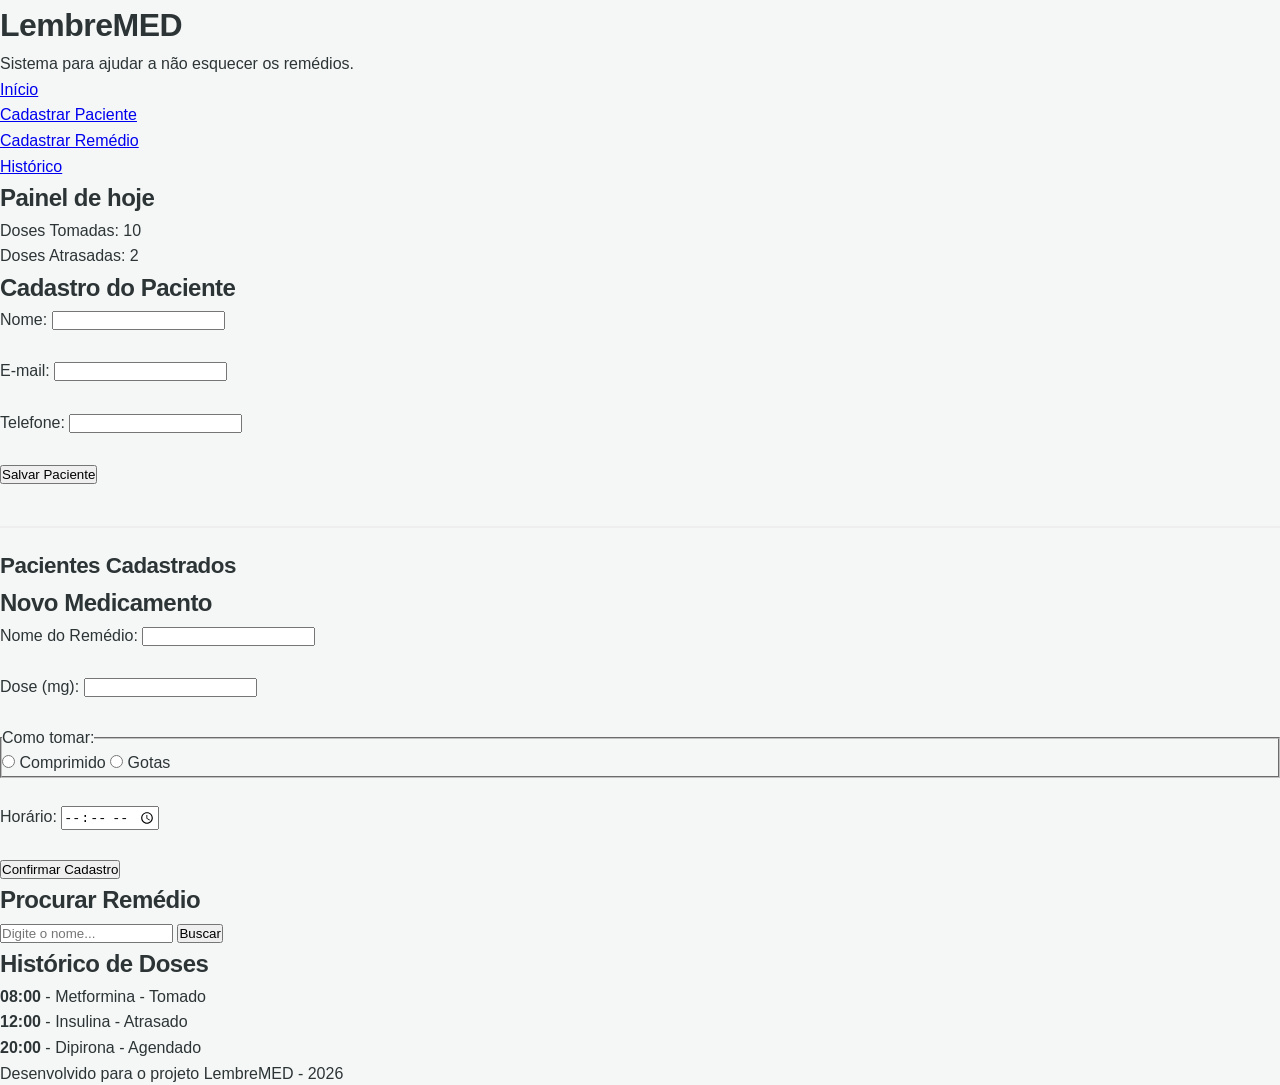
==== commit 1ae9e037: "Armazenamento Assíncrono com IndexedDB" ====
--- a/index.html
+++ b/index.html
@@ -2,235 +2,123 @@
 <html lang="pt-BR">
 <head>
     <meta charset="UTF-8">
-    <meta name="viewport" content="width=device-width, initial-scale=1.0">
-    <title>Dashboard - LembreMED</title>
     <link rel="stylesheet" href="style.css">
-    <link href="https://fonts.googleapis.com/css2?family=Inter:wght@400;600;700;800&display=swap" rel="stylesheet">
+    <title>Projeto LembreMED</title>
 </head>
+
 <body>
-    <header class="app-header">
-        <div class="container">
-            <a href="index.html" class="logo">LembreMED</a>
-            <div class="user-info">
-                <span id="userNameDisplay" style="font-weight: 600;">Carregando...</span>
-                <button onclick="logout()" class="btn btn-outline" style="padding: 0.5rem 1rem;">Sair</button>
-            </div>
+
+<header>
+    <h1>LembreMED</h1>
+    <p>Sistema para ajudar a não esquecer os remédios.</p>
+</header>
+
+<nav>
+    <ul>
+        <li><a href="#painel">Início</a></li>
+        <li><a href="#cadastro-paciente">Cadastrar Paciente</a></li>
+        <li><a href="#cadastro-remedio">Cadastrar Remédio</a></li>
+        <li><a href="#historico">Histórico</a></li>
+    </ul>
+</nav>
+
+<main>
+
+    <section id="painel">
+        <h2>Painel de hoje</h2>
+        <ul>
+            <li>Doses Tomadas: 10</li>
+            <li>Doses Atrasadas: 2</li>
+        </ul>
+    </section>
+
+    <section id="cadastro-paciente">
+        <h2>Cadastro do Paciente</h2>
+        
+        <div id="mensagem-sucesso-paciente" style="display: none; background-color: #d4edda; color: #155724; padding: 10px; border-radius: 5px; margin-bottom: 15px; font-weight: bold; text-align: center;">
+            Paciente salvo com sucesso!
         </div>
-    </header>
 
-    <main class="container">
-        <!-- Patient View -->
-        <section id="patientView" style="display: none;" class="animate-fade">
-            <div id="nextDoseContainer">
-                <!-- Will be populated by JS -->
-            </div>
+        <form id="form-paciente">
+            <label>Nome:</label>
+            <input type="text" name="nome" required>
+            <br><br>
 
-            <div class="card">
-                <div class="card-title">
-                    <h3>Minha Rotina de Hoje</h3>
-                    <button class="btn btn-primary" onclick="openModal('medModal')">+ Adicionar</button>
-                </div>
-                <div id="medListContainer" class="med-list">
-                    <!-- Will be populated by JS -->
-                </div>
-            </div>
-        </section>
+            <label>E-mail:</label>
+            <input type="email" name="email" required>
+            <br><br>
 
-        <!-- Caregiver View -->
-        <section id="caregiverView" style="display: none;" class="animate-fade">
-            <nav class="sub-nav">
-                <button class="sub-nav-btn active" onclick="switchCaregiverTab('dash')">Início</button>
-                <button class="sub-nav-btn" onclick="switchCaregiverTab('patients')">Cadastro de Pacientes</button>
-                <button class="sub-nav-btn" onclick="switchCaregiverTab('meds')">Cadastro de Medicamentos</button>
-                <button class="sub-nav-btn" onclick="switchCaregiverTab('history')">Histórico</button>
-            </nav>
+            <label>Telefone:</label>
+            <input type="tel" name="telefone" required>
+            <br><br>
 
-            <!-- Caregiver Dashboard -->
-            <div id="cg-tab-dash" class="cg-tab">
-                <div class="dashboard-grid">
-                    <div class="card chart-container">
-                        <h3 style="font-size: 1rem; margin-bottom: 1rem;">Adesão Geral</h3>
-                        <svg viewBox="0 0 36 36" class="circular-chart">
-                            <path class="circle-bg" d="M18 2.0845 a 15.9155 15.9155 0 0 1 0 31.831 a 15.9155 15.9155 0 0 1 0 -31.831" />
-                            <path id="adherenceCircle" class="circle primary" stroke-dasharray="0, 100" d="M18 2.0845 a 15.9155 15.9155 0 0 1 0 31.831 a 15.9155 15.9155 0 0 1 0 -31.831" />
-                            <text x="18" y="20.35" class="percentage" id="adherenceText">0%</text>
-                        </svg>
-                    </div>
-                    <div id="caregiverNextDose" class="card" style="padding: 1.5rem;">
-                        <!-- Global next dose -->
-                    </div>
-                </div>
+            <button type="submit">Salvar Paciente</button>
+        </form>
 
-                <div class="stats-row">
-                    <div class="card stat-card">
-                        <span class="stat-value" id="statDoses">0</span>
-                        <span class="stat-label">Doses Hoje</span>
-                    </div>
-                    <div class="card stat-card">
-                        <span class="stat-value" id="statDelays" style="color: var(--alert);">0</span>
-                        <span class="stat-label">Pendentes</span>
-                    </div>
-                </div>
+        <div style="margin-top: 40px; border-top: 2px solid #eee; padding-top: 20px;">
+            <h3 style="color: var(--primaria); font-size: 1.4rem;">Pacientes Cadastrados</h3>
+            <ul id="lista-pacientes" style="list-style-type: none; padding: 0;">
+                </ul>
+        </div>
+    </section>
 
-                <div class="card-title">
-                    <h3>Visão Geral dos Pacientes</h3>
-                </div>
-                <div id="patientListContainer" class="patient-grid"></div>
-            </div>
+    <section id="cadastro-remedio">
+        <h2>Novo Medicamento</h2>
+        
+        <div id="mensagem-sucesso" style="display: none; background-color: #d4edda; color: #155724; padding: 10px; border-radius: 5px; margin-bottom: 15px; font-weight: bold; text-align: center;">
+            Remédio cadastrado com sucesso!
+        </div>
 
-            <!-- Caregiver Patient Registration -->
-            <div id="cg-tab-patients" class="cg-tab" style="display: none;">
-                <div class="card">
-                    <div class="card-title"><h3>Cadastrar Novo Paciente</h3></div>
-                    <form id="patientFormCaregiver">
-                        <div class="grid-opcoes" style="display: grid; grid-template-columns: 1fr 1fr; gap: 1rem;">
-                            <div class="form-group">
-                                <label for="pName">Nome Completo</label>
-                                <input type="text" id="pName" class="form-control" required>
-                            </div>
-                            <div class="form-group">
-                                <label for="pAge">Idade</label>
-                                <input type="number" id="pAge" class="form-control" required>
-                            </div>
-                        </div>
-                        <div class="form-group">
-                            <label for="pCondition">Doença / Condição</label>
-                            <input type="text" id="pCondition" class="form-control" placeholder="Ex: Hipertensão" required>
-                        </div>
-                        <div class="form-group">
-                            <label for="pContact">Contato de Emergência</label>
-                            <input type="text" id="pContact" class="form-control" placeholder="(00) 00000-0000" required>
-                        </div>
-                        <button type="submit" class="btn btn-primary btn-large">Salvar Paciente</button>
-                    </form>
-                </div>
-            </div>
+        <form id="form-remedio">
+            <label>Nome do Remédio:</label>
+            <input type="text" name="remedio">
+            <br><br>
 
-            <!-- Caregiver Medication Registration -->
-            <div id="cg-tab-meds" class="cg-tab" style="display: none;">
-                <div class="card">
-                    <div class="card-title"><h3>Cadastrar Medicamento</h3></div>
-                    <form id="medFormCaregiver">
-                        <div class="form-group">
-                            <label for="mPatient">Vincular ao Paciente</label>
-                            <select id="mPatient" class="form-control" required>
-                                <!-- Populated by JS -->
-                            </select>
-                        </div>
-                        <div class="grid-opcoes" style="display: grid; grid-template-columns: 1fr 1fr; gap: 1rem;">
-                            <div class="form-group">
-                                <label for="mName">Nome do Remédio</label>
-                                <input type="text" id="mName" class="form-control" required>
-                            </div>
-                            <div class="form-group">
-                                <label for="mDose">Dose (Ex: 500mg)</label>
-                                <input type="text" id="mDose" class="form-control" required>
-                            </div>
-                        </div>
-                        <div class="grid-opcoes" style="display: grid; grid-template-columns: 1fr 1fr; gap: 1rem;">
-                            <div class="form-group">
-                                <label for="mTime">Horário</label>
-                                <input type="time" id="mTime" class="form-control" required>
-                            </div>
-                            <div class="form-group">
-                                <label for="mFreq">Frequência</label>
-                                <select id="mFreq" class="form-control">
-                                    <option value="Diário">Diário</option>
-                                    <option value="2x ao dia">2x ao dia (12h em 12h)</option>
-                                    <option value="3x ao dia">3x ao dia (8h em 8h)</option>
-                                </select>
-                            </div>
-                        </div>
-                        <button type="submit" class="btn btn-primary btn-large">Cadastrar Medicamento</button>
-                    </form>
-                </div>
-            </div>
+            <label>Dose (mg):</label>
+            <input type="number" name="dose">
+            <br><br>
 
-            <!-- Caregiver History -->
-            <div id="cg-tab-history" class="cg-tab" style="display: none;">
-                <div class="card">
-                    <div class="card-title"><h3>Histórico de Medicações</h3></div>
-                    <div id="historyListContainer" class="history-list">
-                        <!-- Populated by JS -->
-                    </div>
-                </div>
-            </div>
-        </section>
-    </main>
+            <fieldset>
+                <legend>Como tomar:</legend>
+                <input type="radio" name="tipo" value="comprimido"> Comprimido
+                <input type="radio" name="tipo" value="gotas"> Gotas
+            </fieldset>
+            <br>
 
-    <!-- Modal: Add Medication -->
-    <div id="medModal" class="modal-overlay">
-        <div class="modal">
-            <div class="modal-header">
-                <h2>Novo Medicamento</h2>
-                <button class="close-modal" onclick="closeModal('medModal')">&times;</button>
-            </div>
-            <form id="medForm">
-                <div class="form-group">
-                    <label for="medName">Nome do Remédio</label>
-                    <input type="text" id="medName" class="form-control" placeholder="Ex: Metformina" required>
-                </div>
-                <div class="form-group">
-                    <label for="medType">Tipo</label>
-                    <select id="medType" class="form-control">
-                        <option value="Comprimido">Comprimido</option>
-                        <option value="Gotas">Gotas</option>
-                        <option value="Cápsula">Cápsula</option>
-                        <option value="Injeção">Injeção</option>
-                        <option value="Xarope">Xarope</option>
-                    </select>
-                </div>
-                <div class="form-group">
-                    <label for="medDose">Dose</label>
-                    <input type="text" id="medDose" class="form-control" placeholder="Ex: 500mg" required>
-                </div>
-                <div class="form-group">
-                    <label for="medTime">Horário</label>
-                    <input type="time" id="medTime" class="form-control" required>
-                </div>
-                <button type="submit" class="btn btn-primary btn-large">Salvar Medicamento</button>
-            </form>
-        </div>
-    </div>
+            <label>Horário:</label>
+            <input type="time" name="hora">
+            <br><br>
 
-    <!-- Modal: Add Patient (Caregiver View) -->
-    <div id="patientModal" class="modal-overlay">
-        <div class="modal">
-            <div class="modal-header">
-                <h2>Novo Paciente</h2>
-                <button class="close-modal" onclick="closeModal('patientModal')">&times;</button>
-            </div>
-            <form id="patientForm">
-                <div class="form-group">
-                    <label for="pName">Nome do Paciente</label>
-                    <input type="text" id="pName" class="form-control" required>
-                </div>
-                <div class="form-group">
-                    <label for="pCondition">Condição / Doença</label>
-                    <input type="text" id="pCondition" class="form-control" placeholder="Ex: Diabetes" required>
-                </div>
-                <button type="submit" class="btn btn-primary btn-large">Adicionar Paciente</button>
-            </form>
-        </div>
-    </div>
+            <button type="submit">Confirmar Cadastro</button>
+        </form>
+    </section>
 
-    <!-- Modal: Patient Details (Caregiver View) -->
-    <div id="patientDetailsModal" class="modal-overlay">
-        <div class="modal" style="max-width: 650px;">
-            <div class="modal-header">
-                <h2 id="detName">Detalhes do Paciente</h2>
-                <button class="close-modal" onclick="closeModal('patientDetailsModal')">&times;</button>
-            </div>
-            <div id="patientDetailsContent">
-                <!-- Populated by JS -->
-            </div>
-            <button class="btn btn-outline" style="width: 100%; margin-top: 1.5rem;" onclick="closeModal('patientDetailsModal')">Fechar</button>
-        </div>
-    </div>
+    <section id="busca">
+        <h2>Procurar Remédio</h2>
+        <form>
+            <input type="text" name="buscar" placeholder="Digite o nome...">
+            <button type="submit">Buscar</button>
+        </form>
+    </section>
 
-    <!-- Notification Container -->
-    <div id="notificationContainer" class="notification-container"></div>
+    <section id="historico">
+        <h2>Histórico de Doses</h2>
+        <ul>
+            <li><strong>08:00</strong> - Metformina - Tomado</li>
+            <li><strong>12:00</strong> - Insulina - Atrasado</li>
+            <li><strong>20:00</strong> - Dipirona - Agendado</li>
+        </ul>
+    </section>
 
-    <script src="script.js"></script>
+</main>
+
+<footer>
+    <p>Desenvolvido para o projeto LembreMED - 2026</p>
+</footer>
+
+        <script src="controller.js"></script>
+        <script src="db.js"></script>
+        <script src="script.js"></script>
+
 </body>
-</html>+</html>
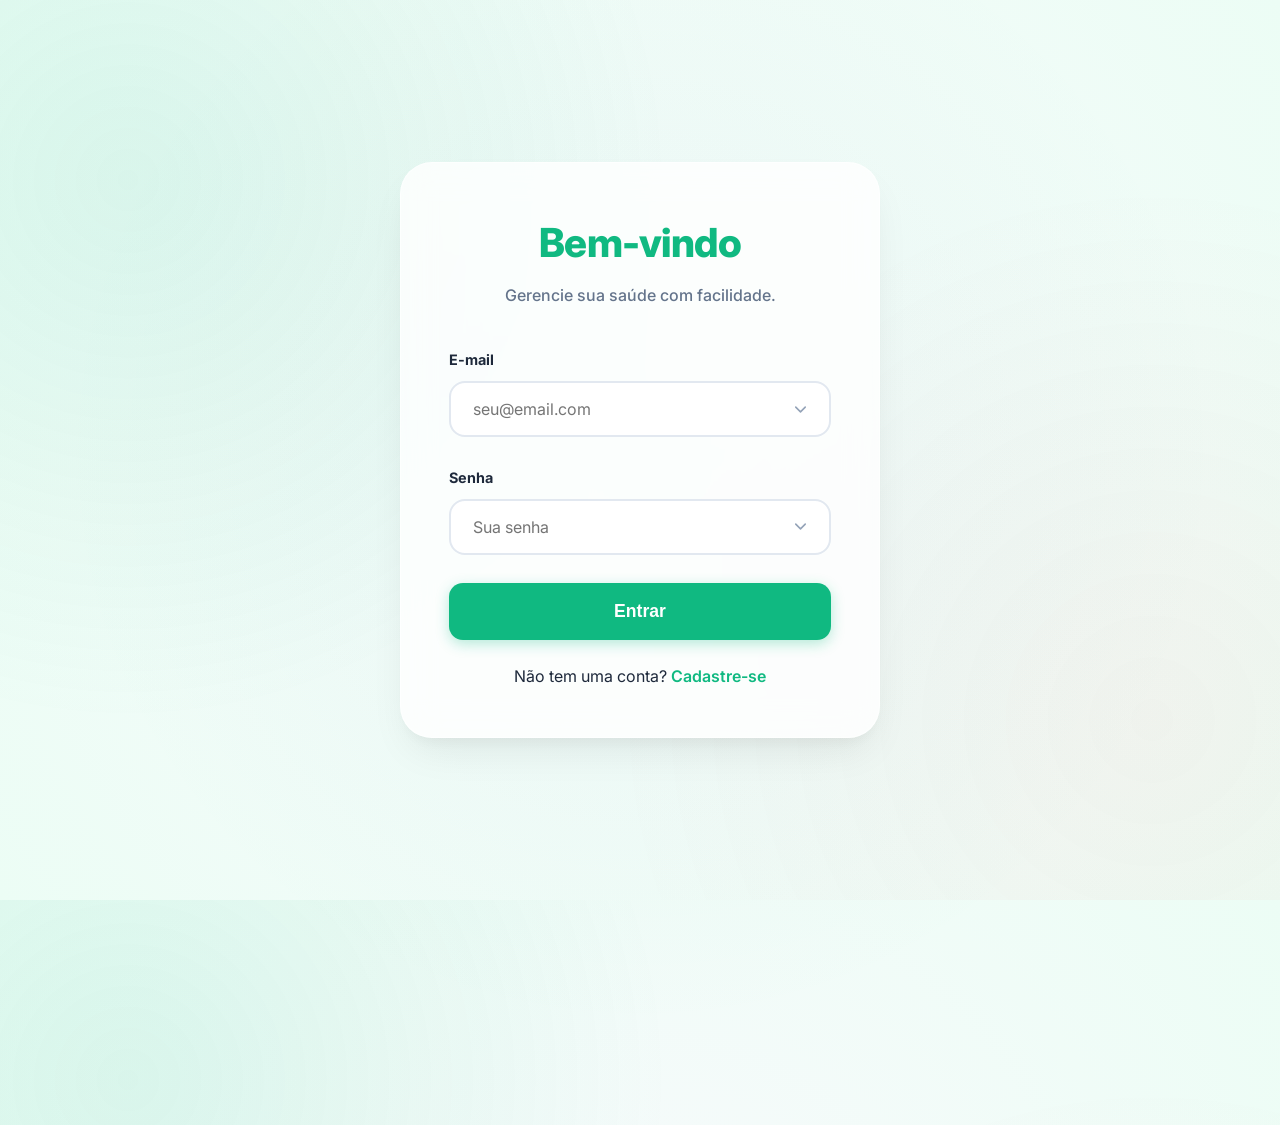
==== commit a16cd257: "Configuração inicial do IndexedDB e conexão de scripts no index.html" ====
--- a/index.html
+++ b/index.html
@@ -2,123 +2,26 @@
 <html lang="pt-BR">
 <head>
     <meta charset="UTF-8">
-    <link rel="stylesheet" href="style.css">
-    <title>Projeto LembreMED</title>
+    <title>LembreMED - Carregando...</title>
+    <script src="db.js"></script>
+    <script src="controller.js"></script>
+    <script>
+        const logged = localStorage.getItem('lembremed_logged');
+        const user = JSON.parse(localStorage.getItem('lembremed_user'));
+
+        if (logged !== 'true' || !user) {
+            window.location.href = 'pages/login.html';
+        } else {
+            if (user.role === 'paciente') {
+                window.location.href = 'pages/paciente-view.html';
+            } else {
+                window.location.href = 'pages/inicio.html';
+            }
+        }
+    </script>
 </head>
-
 <body>
-
-<header>
-    <h1>LembreMED</h1>
-    <p>Sistema para ajudar a não esquecer os remédios.</p>
-</header>
-
-<nav>
-    <ul>
-        <li><a href="#painel">Início</a></li>
-        <li><a href="#cadastro-paciente">Cadastrar Paciente</a></li>
-        <li><a href="#cadastro-remedio">Cadastrar Remédio</a></li>
-        <li><a href="#historico">Histórico</a></li>
-    </ul>
-</nav>
-
-<main>
-
-    <section id="painel">
-        <h2>Painel de hoje</h2>
-        <ul>
-            <li>Doses Tomadas: 10</li>
-            <li>Doses Atrasadas: 2</li>
-        </ul>
-    </section>
-
-    <section id="cadastro-paciente">
-        <h2>Cadastro do Paciente</h2>
-        
-        <div id="mensagem-sucesso-paciente" style="display: none; background-color: #d4edda; color: #155724; padding: 10px; border-radius: 5px; margin-bottom: 15px; font-weight: bold; text-align: center;">
-            Paciente salvo com sucesso!
-        </div>
-
-        <form id="form-paciente">
-            <label>Nome:</label>
-            <input type="text" name="nome" required>
-            <br><br>
-
-            <label>E-mail:</label>
-            <input type="email" name="email" required>
-            <br><br>
-
-            <label>Telefone:</label>
-            <input type="tel" name="telefone" required>
-            <br><br>
-
-            <button type="submit">Salvar Paciente</button>
-        </form>
-
-        <div style="margin-top: 40px; border-top: 2px solid #eee; padding-top: 20px;">
-            <h3 style="color: var(--primaria); font-size: 1.4rem;">Pacientes Cadastrados</h3>
-            <ul id="lista-pacientes" style="list-style-type: none; padding: 0;">
-                </ul>
-        </div>
-    </section>
-
-    <section id="cadastro-remedio">
-        <h2>Novo Medicamento</h2>
-        
-        <div id="mensagem-sucesso" style="display: none; background-color: #d4edda; color: #155724; padding: 10px; border-radius: 5px; margin-bottom: 15px; font-weight: bold; text-align: center;">
-            Remédio cadastrado com sucesso!
-        </div>
-
-        <form id="form-remedio">
-            <label>Nome do Remédio:</label>
-            <input type="text" name="remedio">
-            <br><br>
-
-            <label>Dose (mg):</label>
-            <input type="number" name="dose">
-            <br><br>
-
-            <fieldset>
-                <legend>Como tomar:</legend>
-                <input type="radio" name="tipo" value="comprimido"> Comprimido
-                <input type="radio" name="tipo" value="gotas"> Gotas
-            </fieldset>
-            <br>
-
-            <label>Horário:</label>
-            <input type="time" name="hora">
-            <br><br>
-
-            <button type="submit">Confirmar Cadastro</button>
-        </form>
-    </section>
-
-    <section id="busca">
-        <h2>Procurar Remédio</h2>
-        <form>
-            <input type="text" name="buscar" placeholder="Digite o nome...">
-            <button type="submit">Buscar</button>
-        </form>
-    </section>
-
-    <section id="historico">
-        <h2>Histórico de Doses</h2>
-        <ul>
-            <li><strong>08:00</strong> - Metformina - Tomado</li>
-            <li><strong>12:00</strong> - Insulina - Atrasado</li>
-            <li><strong>20:00</strong> - Dipirona - Agendado</li>
-        </ul>
-    </section>
-
-</main>
-
-<footer>
-    <p>Desenvolvido para o projeto LembreMED - 2026</p>
-</footer>
-
-        <script src="controller.js"></script>
-        <script src="db.js"></script>
-        <script src="script.js"></script>
-
+    <script src="db.js"></script>
+    <script src="controller.js"></script>
 </body>
-</html>
+</html>
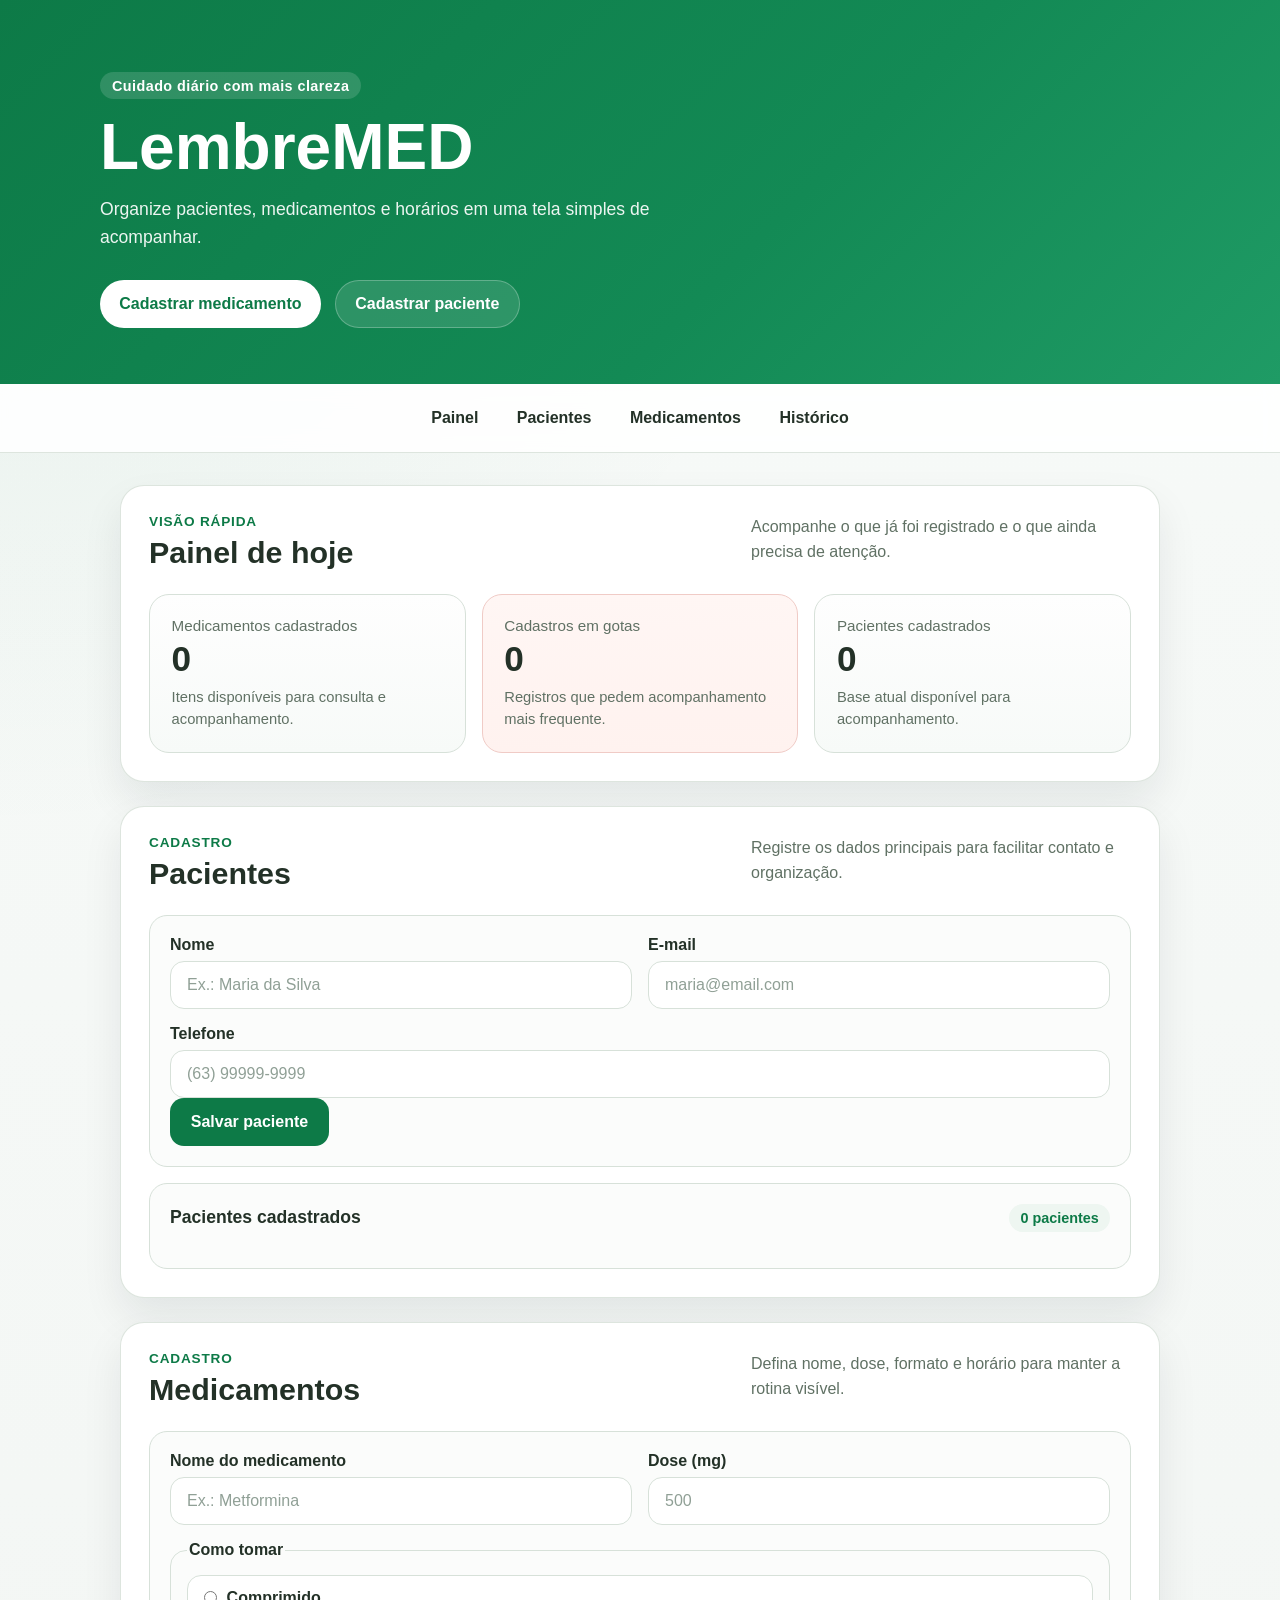
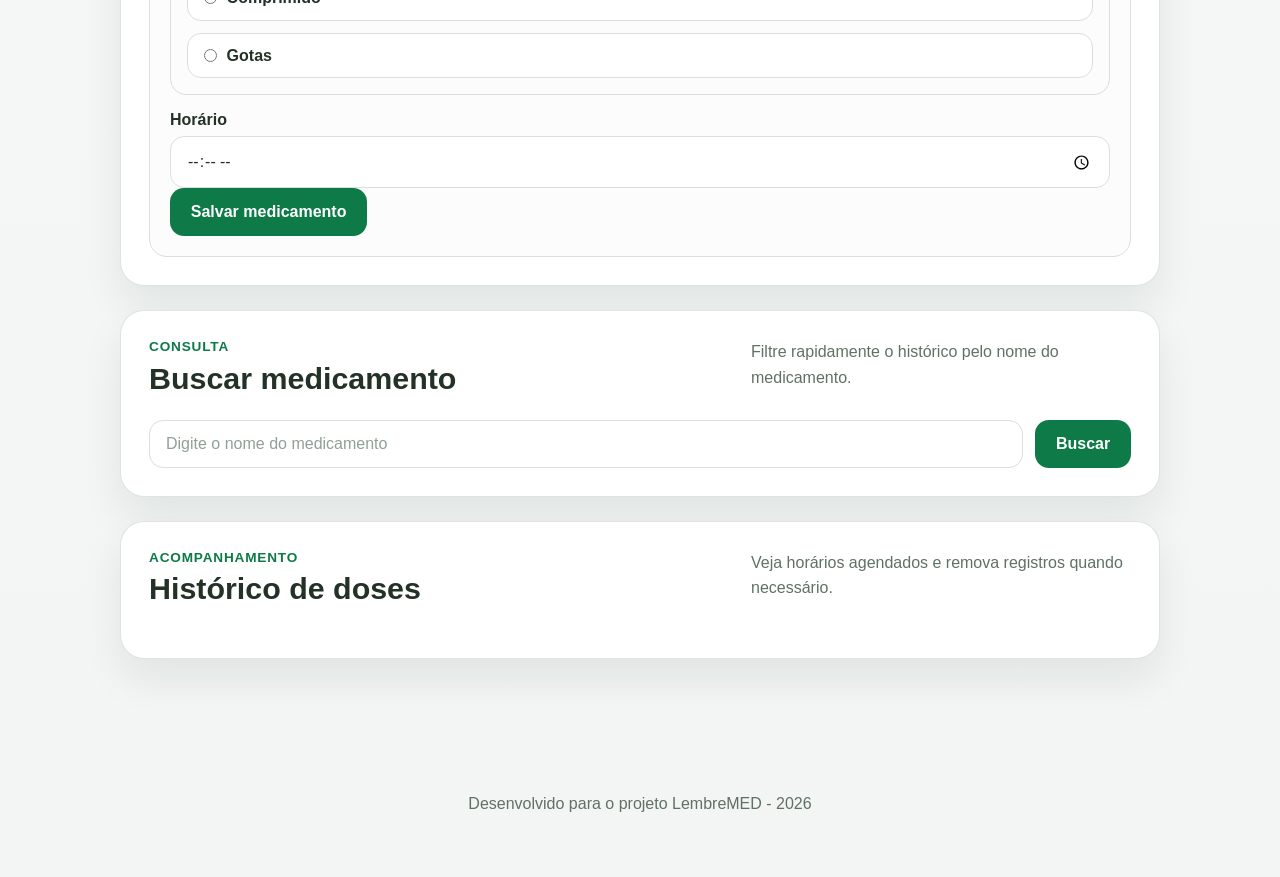
==== commit a132350a: "Upgrade no projeto" ====
--- a/index.html
+++ b/index.html
@@ -2,26 +2,195 @@
 <html lang="pt-BR">
 <head>
     <meta charset="UTF-8">
-    <title>LembreMED - Carregando...</title>
-    <script src="db.js"></script>
-    <script src="controller.js"></script>
-    <script>
-        const logged = localStorage.getItem('lembremed_logged');
-        const user = JSON.parse(localStorage.getItem('lembremed_user'));
+    <meta name="viewport" content="width=device-width, initial-scale=1.0">
+    <link rel="stylesheet" href="style.css">
+    <title>Projeto LembreMED</title>
+</head>
 
-        if (logged !== 'true' || !user) {
-            window.location.href = 'pages/login.html';
-        } else {
-            if (user.role === 'paciente') {
-                window.location.href = 'pages/paciente-view.html';
-            } else {
-                window.location.href = 'pages/inicio.html';
-            }
-        }
-    </script>
-</head>
 <body>
-    <script src="db.js"></script>
-    <script src="controller.js"></script>
+
+<header class="hero">
+    <div class="hero__content">
+        <div class="hero__eyebrow">Cuidado diário com mais clareza</div>
+        <h1>LembreMED</h1>
+        <p>Organize pacientes, medicamentos e horários em uma tela simples de acompanhar.</p>
+        <div class="hero__actions">
+            <a class="hero__button hero__button--primary" href="#cadastro-remedio">Cadastrar medicamento</a>
+            <a class="hero__button hero__button--secondary" href="#cadastro-paciente">Cadastrar paciente</a>
+        </div>
+    </div>
+</header>
+
+<nav aria-label="Navegação principal">
+    <ul>
+        <li><a href="#painel">Painel</a></li>
+        <li><a href="#cadastro-paciente">Pacientes</a></li>
+        <li><a href="#cadastro-remedio">Medicamentos</a></li>
+        <li><a href="#historico">Histórico</a></li>
+    </ul>
+</nav>
+
+<main>
+
+    <section id="painel" class="section">
+        <div class="section__heading">
+            <div>
+                <p class="section__eyebrow">Visão rápida</p>
+                <h2>Painel de hoje</h2>
+            </div>
+            <p class="section__description">Acompanhe o que já foi registrado e o que ainda precisa de atenção.</p>
+        </div>
+
+        <div class="dashboard-grid">
+            <article class="stat-card">
+                <span class="stat-card__label">Medicamentos cadastrados</span>
+                <strong class="stat-card__value" id="metric-doses-tomadas">0</strong>
+                <span class="stat-card__hint">Itens disponíveis para consulta e acompanhamento.</span>
+            </article>
+
+            <article class="stat-card stat-card--alert">
+                <span class="stat-card__label">Cadastros em gotas</span>
+                <strong class="stat-card__value" id="metric-doses-atrasadas">0</strong>
+                <span class="stat-card__hint">Registros que pedem acompanhamento mais frequente.</span>
+            </article>
+
+            <article class="stat-card">
+                <span class="stat-card__label">Pacientes cadastrados</span>
+                <strong class="stat-card__value" id="metric-pacientes">0</strong>
+                <span class="stat-card__hint">Base atual disponível para acompanhamento.</span>
+            </article>
+        </div>
+    </section>
+
+    <section id="cadastro-paciente" class="section">
+        <div class="section__heading">
+            <div>
+                <p class="section__eyebrow">Cadastro</p>
+                <h2>Pacientes</h2>
+            </div>
+            <p class="section__description">Registre os dados principais para facilitar contato e organização.</p>
+        </div>
+
+        <div id="mensagem-sucesso-paciente" class="feedback feedback--success" role="status" aria-live="polite" hidden>
+            Paciente salvo com sucesso.
+        </div>
+
+        <form id="form-paciente" class="form-card">
+            <div class="form-grid">
+                <div class="field">
+                    <label for="paciente-nome">Nome</label>
+                    <input id="paciente-nome" type="text" name="nome" placeholder="Ex.: Maria da Silva" required>
+                </div>
+
+                <div class="field">
+                    <label for="paciente-email">E-mail</label>
+                    <input id="paciente-email" type="email" name="email" placeholder="maria@email.com" required>
+                </div>
+
+                <div class="field field--full">
+                    <label for="paciente-telefone">Telefone</label>
+                    <input id="paciente-telefone" type="tel" name="telefone" placeholder="(63) 99999-9999" required>
+                </div>
+            </div>
+
+            <button type="submit">Salvar paciente</button>
+        </form>
+
+        <div class="list-panel">
+            <div class="list-panel__header">
+                <h3>Pacientes cadastrados</h3>
+                <span class="list-panel__badge" id="contador-pacientes">0 pacientes</span>
+            </div>
+            <ul id="lista-pacientes" class="data-list" aria-live="polite"></ul>
+        </div>
+    </section>
+
+    <section id="cadastro-remedio" class="section">
+        <div class="section__heading">
+            <div>
+                <p class="section__eyebrow">Cadastro</p>
+                <h2>Medicamentos</h2>
+            </div>
+            <p class="section__description">Defina nome, dose, formato e horário para manter a rotina visível.</p>
+        </div>
+
+        <div id="mensagem-sucesso" class="feedback feedback--success" role="status" aria-live="polite" hidden>
+            Medicamento cadastrado com sucesso.
+        </div>
+
+        <form id="form-remedio" class="form-card">
+            <div class="form-grid">
+                <div class="field">
+                    <label for="remedio-nome">Nome do medicamento</label>
+                    <input id="remedio-nome" type="text" name="remedio" placeholder="Ex.: Metformina" required>
+                </div>
+
+                <div class="field">
+                    <label for="remedio-dose">Dose (mg)</label>
+                    <input id="remedio-dose" type="number" name="dose" placeholder="500" required>
+                </div>
+
+                <fieldset class="field field--full choice-group">
+                    <legend>Como tomar</legend>
+
+                    <label class="choice">
+                        <input type="radio" name="tipo" value="comprimido" required>
+                        <span>Comprimido</span>
+                    </label>
+
+                    <label class="choice">
+                        <input type="radio" name="tipo" value="gotas">
+                        <span>Gotas</span>
+                    </label>
+                </fieldset>
+
+                <div class="field field--full">
+                    <label for="remedio-hora">Horário</label>
+                    <input id="remedio-hora" type="time" name="hora" required>
+                </div>
+            </div>
+
+            <button type="submit">Salvar medicamento</button>
+        </form>
+    </section>
+
+    <section id="busca" class="section">
+        <div class="section__heading">
+            <div>
+                <p class="section__eyebrow">Consulta</p>
+                <h2>Buscar medicamento</h2>
+            </div>
+            <p class="section__description">Filtre rapidamente o histórico pelo nome do medicamento.</p>
+        </div>
+
+        <form id="form-busca" class="search-form">
+            <label class="sr-only" for="busca-remedio">Buscar medicamento</label>
+            <input id="busca-remedio" type="text" name="buscar" placeholder="Digite o nome do medicamento">
+            <button type="submit">Buscar</button>
+        </form>
+    </section>
+
+    <section id="historico" class="section">
+        <div class="section__heading">
+            <div>
+                <p class="section__eyebrow">Acompanhamento</p>
+                <h2>Histórico de doses</h2>
+            </div>
+            <p class="section__description">Veja horários agendados e remova registros quando necessário.</p>
+        </div>
+
+        <ul id="lista-historico" class="data-list" aria-live="polite"></ul>
+    </section>
+
+</main>
+
+<footer>
+    <p>Desenvolvido para o projeto LembreMED - 2026</p>
+</footer>
+
+<script src="db.js"></script>
+<script src="controller.js"></script>
+<script src="script.js"></script>
+
 </body>
-</html>+</html>
--- a/style.css
+++ b/style.css
@@ -0,0 +1,526 @@
+:root {
+    --cor-verde: #0d7a47;
+    --cor-vermelho: #e33f31;
+    --primaria: var(--cor-verde);
+    --primaria-escura: #0a5f36;
+    --secundaria: var(--cor-vermelho);
+    --secundaria-escura: #c63124;
+    --fundo: #f5f7f4;
+    --superficie: #ffffff;
+    --superficie-suave: #eef6f1;
+    --texto: #233127;
+    --texto-suave: #607164;
+    --borda: #d7e1d9;
+    --sucesso-fundo: #dff4e5;
+    --sucesso-texto: #14532d;
+    --sombra: 0 20px 40px rgba(16, 24, 40, 0.08);
+}
+
+* {
+    box-sizing: border-box;
+}
+
+html {
+    scroll-behavior: smooth;
+}
+
+body {
+    margin: 0;
+    font-family: "Segoe UI", Tahoma, Geneva, Verdana, sans-serif;
+    background:
+        radial-gradient(circle at top left, rgba(13, 122, 71, 0.08), transparent 30%),
+        linear-gradient(180deg, #f7faf8 0%, #f2f5f3 100%);
+    color: var(--texto);
+}
+
+a {
+    color: inherit;
+}
+
+.sr-only {
+    position: absolute;
+    width: 1px;
+    height: 1px;
+    padding: 0;
+    margin: -1px;
+    overflow: hidden;
+    clip: rect(0, 0, 0, 0);
+    white-space: nowrap;
+    border: 0;
+}
+
+.hero {
+    background: linear-gradient(135deg, #0d7a47 0%, #138a55 60%, #1f9b65 100%);
+    color: #ffffff;
+    padding: 4.5rem 1.25rem 3.5rem;
+}
+
+.hero__content {
+    max-width: 1080px;
+    margin: 0 auto;
+}
+
+.hero__eyebrow {
+    display: inline-block;
+    margin-bottom: 1rem;
+    padding: 0.35rem 0.75rem;
+    border-radius: 999px;
+    background: rgba(255, 255, 255, 0.14);
+    font-size: 0.9rem;
+    font-weight: 700;
+    letter-spacing: 0.03em;
+}
+
+.hero h1 {
+    margin: 0;
+    font-size: clamp(2.4rem, 5vw, 4rem);
+    line-height: 1;
+}
+
+.hero p {
+    max-width: 620px;
+    margin: 1rem 0 0;
+    font-size: 1.1rem;
+    line-height: 1.6;
+    color: rgba(255, 255, 255, 0.92);
+}
+
+.hero__actions {
+    display: flex;
+    flex-wrap: wrap;
+    gap: 0.9rem;
+    margin-top: 1.8rem;
+}
+
+.hero__button {
+    display: inline-flex;
+    align-items: center;
+    justify-content: center;
+    min-height: 48px;
+    padding: 0.8rem 1.2rem;
+    border-radius: 999px;
+    text-decoration: none;
+    font-weight: 700;
+    transition: transform 0.15s ease, background-color 0.2s ease, color 0.2s ease;
+}
+
+.hero__button:hover,
+.hero__button:focus-visible {
+    transform: translateY(-1px);
+}
+
+.hero__button--primary {
+    background: #ffffff;
+    color: var(--primaria);
+}
+
+.hero__button--secondary {
+    background: rgba(255, 255, 255, 0.12);
+    color: #ffffff;
+    border: 1px solid rgba(255, 255, 255, 0.25);
+}
+
+nav {
+    position: sticky;
+    top: 0;
+    z-index: 20;
+    backdrop-filter: blur(10px);
+    background: rgba(255, 255, 255, 0.88);
+    border-bottom: 1px solid rgba(215, 225, 217, 0.85);
+}
+
+nav ul {
+    display: flex;
+    justify-content: center;
+    gap: 0.4rem;
+    max-width: 1080px;
+    margin: 0 auto;
+    padding: 0.8rem 1rem;
+    list-style: none;
+}
+
+nav a {
+    display: block;
+    padding: 0.75rem 1rem;
+    border-radius: 999px;
+    color: var(--texto);
+    text-decoration: none;
+    font-weight: 600;
+}
+
+nav a:hover,
+nav a:focus-visible {
+    background: var(--superficie-suave);
+}
+
+main {
+    max-width: 1080px;
+    margin: 0 auto;
+    padding: 2rem 1.25rem 4rem;
+}
+
+.section {
+    padding: 1.75rem;
+    margin-bottom: 1.5rem;
+    background: var(--superficie);
+    border: 1px solid rgba(215, 225, 217, 0.85);
+    border-radius: 24px;
+    box-shadow: var(--sombra);
+}
+
+.section__heading {
+    display: flex;
+    justify-content: space-between;
+    gap: 1rem;
+    align-items: flex-start;
+    margin-bottom: 1.5rem;
+}
+
+.section__eyebrow {
+    margin: 0 0 0.4rem;
+    color: var(--primaria);
+    font-size: 0.85rem;
+    font-weight: 700;
+    letter-spacing: 0.06em;
+    text-transform: uppercase;
+}
+
+.section h2 {
+    margin: 0;
+    font-size: 1.9rem;
+}
+
+.section__description {
+    max-width: 380px;
+    margin: 0;
+    color: var(--texto-suave);
+    line-height: 1.6;
+}
+
+.dashboard-grid {
+    display: grid;
+    grid-template-columns: repeat(3, minmax(0, 1fr));
+    gap: 1rem;
+}
+
+.stat-card {
+    padding: 1.35rem;
+    border-radius: 20px;
+    background: linear-gradient(180deg, #fefefe 0%, #f7faf8 100%);
+    border: 1px solid var(--borda);
+}
+
+.stat-card--alert {
+    background: linear-gradient(180deg, #fff6f4 0%, #fff2ef 100%);
+    border-color: #f0cbc6;
+}
+
+.stat-card__label {
+    display: block;
+    color: var(--texto-suave);
+    font-size: 0.95rem;
+}
+
+.stat-card__value {
+    display: block;
+    margin-top: 0.45rem;
+    font-size: 2.2rem;
+    line-height: 1;
+}
+
+.stat-card__hint {
+    display: block;
+    margin-top: 0.6rem;
+    color: var(--texto-suave);
+    font-size: 0.92rem;
+    line-height: 1.5;
+}
+
+.form-card,
+.list-panel {
+    padding: 1.25rem;
+    background: #fbfcfb;
+    border: 1px solid var(--borda);
+    border-radius: 18px;
+}
+
+.list-panel {
+    margin-top: 1rem;
+}
+
+.list-panel__header {
+    display: flex;
+    justify-content: space-between;
+    gap: 1rem;
+    align-items: center;
+    margin-bottom: 1rem;
+}
+
+.list-panel__header h3 {
+    margin: 0;
+    font-size: 1.1rem;
+}
+
+.list-panel__badge {
+    padding: 0.35rem 0.7rem;
+    border-radius: 999px;
+    background: var(--superficie-suave);
+    color: var(--primaria);
+    font-size: 0.9rem;
+    font-weight: 700;
+}
+
+.form-grid {
+    display: grid;
+    grid-template-columns: repeat(2, minmax(0, 1fr));
+    gap: 1rem;
+}
+
+.field {
+    display: flex;
+    flex-direction: column;
+    gap: 0.45rem;
+}
+
+.field--full {
+    grid-column: 1 / -1;
+}
+
+label,
+legend {
+    font-weight: 700;
+    color: var(--texto);
+}
+
+input[type="text"],
+input[type="email"],
+input[type="tel"],
+input[type="number"],
+input[type="time"] {
+    width: 100%;
+    min-height: 48px;
+    padding: 0.85rem 1rem;
+    border: 1px solid var(--borda);
+    border-radius: 14px;
+    background: #ffffff;
+    color: var(--texto);
+    font: inherit;
+}
+
+input::placeholder {
+    color: #90a096;
+}
+
+.choice-group {
+    display: flex;
+    flex-wrap: wrap;
+    gap: 0.75rem;
+    padding: 1rem;
+    margin: 0;
+    border: 1px solid var(--borda);
+    border-radius: 16px;
+}
+
+.choice {
+    display: inline-flex;
+    align-items: center;
+    gap: 0.6rem;
+    padding: 0.8rem 1rem;
+    border: 1px solid var(--borda);
+    border-radius: 14px;
+    background: #ffffff;
+    cursor: pointer;
+}
+
+.choice input {
+    margin: 0;
+}
+
+.search-form {
+    display: flex;
+    gap: 0.75rem;
+    align-items: center;
+}
+
+.search-form input {
+    flex: 1;
+}
+
+button {
+    min-height: 48px;
+    padding: 0.9rem 1.3rem;
+    border: none;
+    border-radius: 14px;
+    background: var(--primaria);
+    color: #ffffff;
+    font: inherit;
+    font-weight: 700;
+    cursor: pointer;
+    transition: background-color 0.2s ease, transform 0.15s ease;
+}
+
+button:hover,
+button:focus-visible {
+    background: var(--primaria-escura);
+}
+
+button:active {
+    transform: translateY(1px);
+}
+
+button.button-danger {
+    background: var(--secundaria);
+}
+
+button.button-danger:hover,
+button.button-danger:focus-visible {
+    background: var(--secundaria-escura);
+}
+
+input:focus-visible,
+button:focus-visible,
+a:focus-visible,
+.choice:focus-within {
+    outline: 3px solid rgba(19, 138, 85, 0.25);
+    outline-offset: 2px;
+}
+
+.feedback {
+    margin-bottom: 1rem;
+    padding: 0.95rem 1rem;
+    border-radius: 16px;
+    font-weight: 700;
+}
+
+.feedback--success {
+    background: var(--sucesso-fundo);
+    color: var(--sucesso-texto);
+    border: 1px solid #b6e3c3;
+}
+
+.data-list {
+    margin: 0;
+    padding: 0;
+    list-style: none;
+}
+
+.data-list__item,
+.data-list__empty {
+    display: flex;
+    justify-content: space-between;
+    gap: 1rem;
+    align-items: center;
+    padding: 1rem 0;
+    border-bottom: 1px solid #e7ece8;
+}
+
+.data-list__item:last-child,
+.data-list__empty:last-child {
+    border-bottom: none;
+}
+
+.data-list__main {
+    min-width: 0;
+}
+
+.data-list__title {
+    display: block;
+    font-weight: 700;
+}
+
+.data-list__meta {
+    display: block;
+    margin-top: 0.2rem;
+    color: var(--texto-suave);
+    line-height: 1.5;
+}
+
+.data-list__actions {
+    display: flex;
+    align-items: center;
+    gap: 0.65rem;
+}
+
+.badge {
+    display: inline-flex;
+    align-items: center;
+    padding: 0.35rem 0.7rem;
+    border-radius: 999px;
+    font-size: 0.82rem;
+    font-weight: 700;
+}
+
+.badge--success {
+    background: #e3f6ea;
+    color: #166534;
+}
+
+.badge--warning {
+    background: #fff1df;
+    color: #9a4d00;
+}
+
+.data-list__empty {
+    color: var(--texto-suave);
+    justify-content: flex-start;
+}
+
+footer {
+    padding: 2rem 1rem 3rem;
+    text-align: center;
+    color: var(--texto-suave);
+}
+
+@media (max-width: 900px) {
+    .section__heading,
+    .list-panel__header {
+        flex-direction: column;
+        align-items: flex-start;
+    }
+
+    .dashboard-grid,
+    .form-grid {
+        grid-template-columns: 1fr;
+    }
+
+    .section__description {
+        max-width: none;
+    }
+}
+
+@media (max-width: 640px) {
+    .hero {
+        padding-top: 3.5rem;
+    }
+
+    nav ul {
+        overflow-x: auto;
+        justify-content: flex-start;
+        padding-bottom: 0.9rem;
+    }
+
+    main {
+        padding-left: 1rem;
+        padding-right: 1rem;
+    }
+
+    .section {
+        padding: 1.25rem;
+        border-radius: 20px;
+    }
+
+    .search-form,
+    .data-list__item,
+    .data-list__empty {
+        flex-direction: column;
+        align-items: stretch;
+    }
+
+    .data-list__actions {
+        justify-content: space-between;
+    }
+
+    .data-list__actions button {
+        width: 100%;
+    }
+}
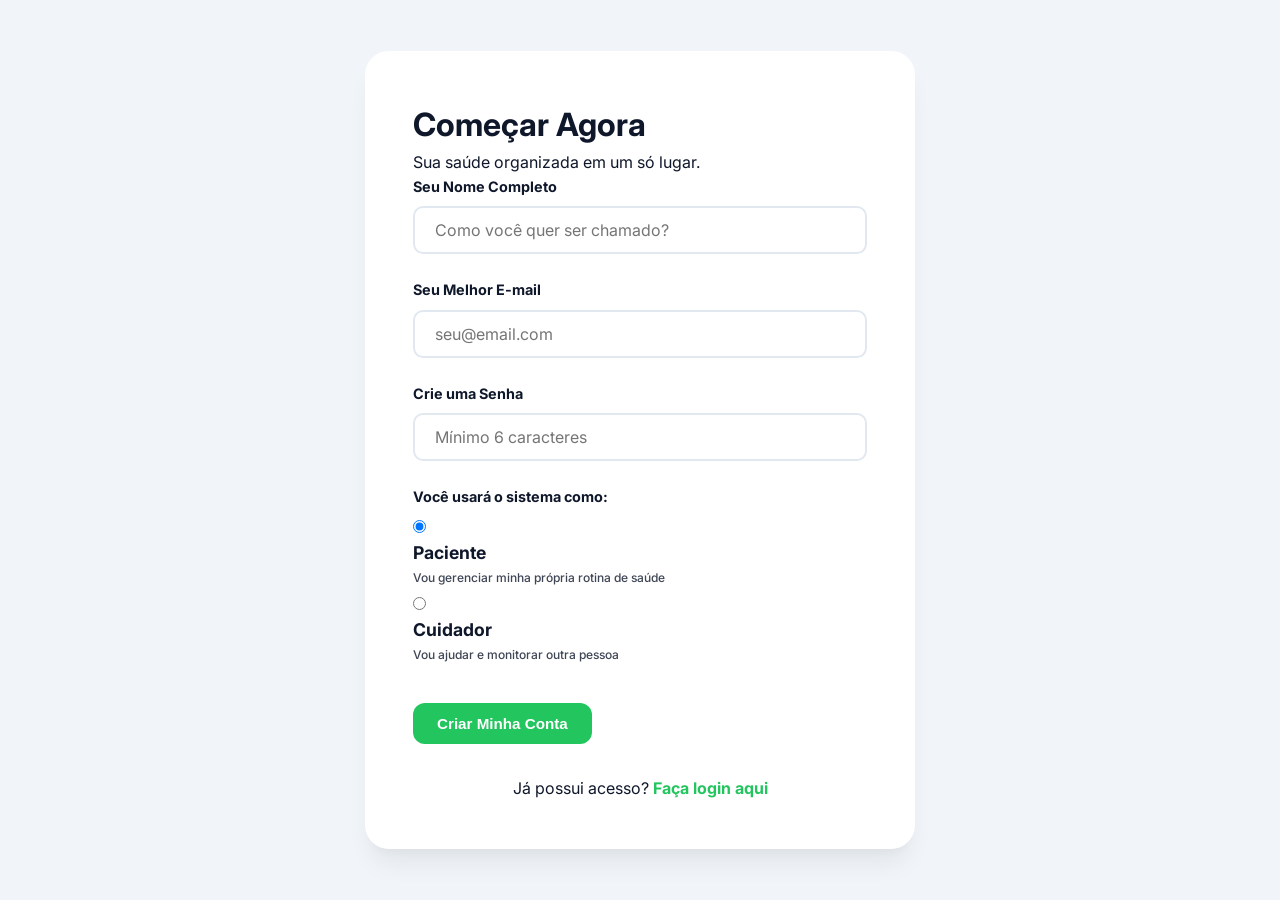
==== commit ca07c0b8: "tela de login arrumada" ====
--- a/index.html
+++ b/index.html
@@ -2,195 +2,24 @@
 <html lang="pt-BR">
 <head>
     <meta charset="UTF-8">
-    <meta name="viewport" content="width=device-width, initial-scale=1.0">
-    <link rel="stylesheet" href="style.css">
-    <title>Projeto LembreMED</title>
+    <title>LembreMED - Carregando...</title>
+    <script>
+        const logged = localStorage.getItem('lembremed_logged');
+        const user = JSON.parse(localStorage.getItem('lembremed_user'));
+
+        if (!user) {
+            window.location.href = 'pages/cadastro.html';
+        } else if (logged !== 'true') {
+            window.location.href = 'pages/login.html';
+        } else if (user.role === 'paciente') {
+            window.location.href = 'pages/paciente-view.html';
+        } else {
+            window.location.href = 'pages/inicio.html';
+        }
+    </script>
 </head>
-
 <body>
-
-<header class="hero">
-    <div class="hero__content">
-        <div class="hero__eyebrow">Cuidado diário com mais clareza</div>
-        <h1>LembreMED</h1>
-        <p>Organize pacientes, medicamentos e horários em uma tela simples de acompanhar.</p>
-        <div class="hero__actions">
-            <a class="hero__button hero__button--primary" href="#cadastro-remedio">Cadastrar medicamento</a>
-            <a class="hero__button hero__button--secondary" href="#cadastro-paciente">Cadastrar paciente</a>
-        </div>
-    </div>
-</header>
-
-<nav aria-label="Navegação principal">
-    <ul>
-        <li><a href="#painel">Painel</a></li>
-        <li><a href="#cadastro-paciente">Pacientes</a></li>
-        <li><a href="#cadastro-remedio">Medicamentos</a></li>
-        <li><a href="#historico">Histórico</a></li>
-    </ul>
-</nav>
-
-<main>
-
-    <section id="painel" class="section">
-        <div class="section__heading">
-            <div>
-                <p class="section__eyebrow">Visão rápida</p>
-                <h2>Painel de hoje</h2>
-            </div>
-            <p class="section__description">Acompanhe o que já foi registrado e o que ainda precisa de atenção.</p>
-        </div>
-
-        <div class="dashboard-grid">
-            <article class="stat-card">
-                <span class="stat-card__label">Medicamentos cadastrados</span>
-                <strong class="stat-card__value" id="metric-doses-tomadas">0</strong>
-                <span class="stat-card__hint">Itens disponíveis para consulta e acompanhamento.</span>
-            </article>
-
-            <article class="stat-card stat-card--alert">
-                <span class="stat-card__label">Cadastros em gotas</span>
-                <strong class="stat-card__value" id="metric-doses-atrasadas">0</strong>
-                <span class="stat-card__hint">Registros que pedem acompanhamento mais frequente.</span>
-            </article>
-
-            <article class="stat-card">
-                <span class="stat-card__label">Pacientes cadastrados</span>
-                <strong class="stat-card__value" id="metric-pacientes">0</strong>
-                <span class="stat-card__hint">Base atual disponível para acompanhamento.</span>
-            </article>
-        </div>
-    </section>
-
-    <section id="cadastro-paciente" class="section">
-        <div class="section__heading">
-            <div>
-                <p class="section__eyebrow">Cadastro</p>
-                <h2>Pacientes</h2>
-            </div>
-            <p class="section__description">Registre os dados principais para facilitar contato e organização.</p>
-        </div>
-
-        <div id="mensagem-sucesso-paciente" class="feedback feedback--success" role="status" aria-live="polite" hidden>
-            Paciente salvo com sucesso.
-        </div>
-
-        <form id="form-paciente" class="form-card">
-            <div class="form-grid">
-                <div class="field">
-                    <label for="paciente-nome">Nome</label>
-                    <input id="paciente-nome" type="text" name="nome" placeholder="Ex.: Maria da Silva" required>
-                </div>
-
-                <div class="field">
-                    <label for="paciente-email">E-mail</label>
-                    <input id="paciente-email" type="email" name="email" placeholder="maria@email.com" required>
-                </div>
-
-                <div class="field field--full">
-                    <label for="paciente-telefone">Telefone</label>
-                    <input id="paciente-telefone" type="tel" name="telefone" placeholder="(63) 99999-9999" required>
-                </div>
-            </div>
-
-            <button type="submit">Salvar paciente</button>
-        </form>
-
-        <div class="list-panel">
-            <div class="list-panel__header">
-                <h3>Pacientes cadastrados</h3>
-                <span class="list-panel__badge" id="contador-pacientes">0 pacientes</span>
-            </div>
-            <ul id="lista-pacientes" class="data-list" aria-live="polite"></ul>
-        </div>
-    </section>
-
-    <section id="cadastro-remedio" class="section">
-        <div class="section__heading">
-            <div>
-                <p class="section__eyebrow">Cadastro</p>
-                <h2>Medicamentos</h2>
-            </div>
-            <p class="section__description">Defina nome, dose, formato e horário para manter a rotina visível.</p>
-        </div>
-
-        <div id="mensagem-sucesso" class="feedback feedback--success" role="status" aria-live="polite" hidden>
-            Medicamento cadastrado com sucesso.
-        </div>
-
-        <form id="form-remedio" class="form-card">
-            <div class="form-grid">
-                <div class="field">
-                    <label for="remedio-nome">Nome do medicamento</label>
-                    <input id="remedio-nome" type="text" name="remedio" placeholder="Ex.: Metformina" required>
-                </div>
-
-                <div class="field">
-                    <label for="remedio-dose">Dose (mg)</label>
-                    <input id="remedio-dose" type="number" name="dose" placeholder="500" required>
-                </div>
-
-                <fieldset class="field field--full choice-group">
-                    <legend>Como tomar</legend>
-
-                    <label class="choice">
-                        <input type="radio" name="tipo" value="comprimido" required>
-                        <span>Comprimido</span>
-                    </label>
-
-                    <label class="choice">
-                        <input type="radio" name="tipo" value="gotas">
-                        <span>Gotas</span>
-                    </label>
-                </fieldset>
-
-                <div class="field field--full">
-                    <label for="remedio-hora">Horário</label>
-                    <input id="remedio-hora" type="time" name="hora" required>
-                </div>
-            </div>
-
-            <button type="submit">Salvar medicamento</button>
-        </form>
-    </section>
-
-    <section id="busca" class="section">
-        <div class="section__heading">
-            <div>
-                <p class="section__eyebrow">Consulta</p>
-                <h2>Buscar medicamento</h2>
-            </div>
-            <p class="section__description">Filtre rapidamente o histórico pelo nome do medicamento.</p>
-        </div>
-
-        <form id="form-busca" class="search-form">
-            <label class="sr-only" for="busca-remedio">Buscar medicamento</label>
-            <input id="busca-remedio" type="text" name="buscar" placeholder="Digite o nome do medicamento">
-            <button type="submit">Buscar</button>
-        </form>
-    </section>
-
-    <section id="historico" class="section">
-        <div class="section__heading">
-            <div>
-                <p class="section__eyebrow">Acompanhamento</p>
-                <h2>Histórico de doses</h2>
-            </div>
-            <p class="section__description">Veja horários agendados e remova registros quando necessário.</p>
-        </div>
-
-        <ul id="lista-historico" class="data-list" aria-live="polite"></ul>
-    </section>
-
-</main>
-
-<footer>
-    <p>Desenvolvido para o projeto LembreMED - 2026</p>
-</footer>
-
-<script src="db.js"></script>
-<script src="controller.js"></script>
-<script src="script.js"></script>
-
+    <script src="db.js"></script>
+    <script src="controller.js"></script>
 </body>
 </html>
